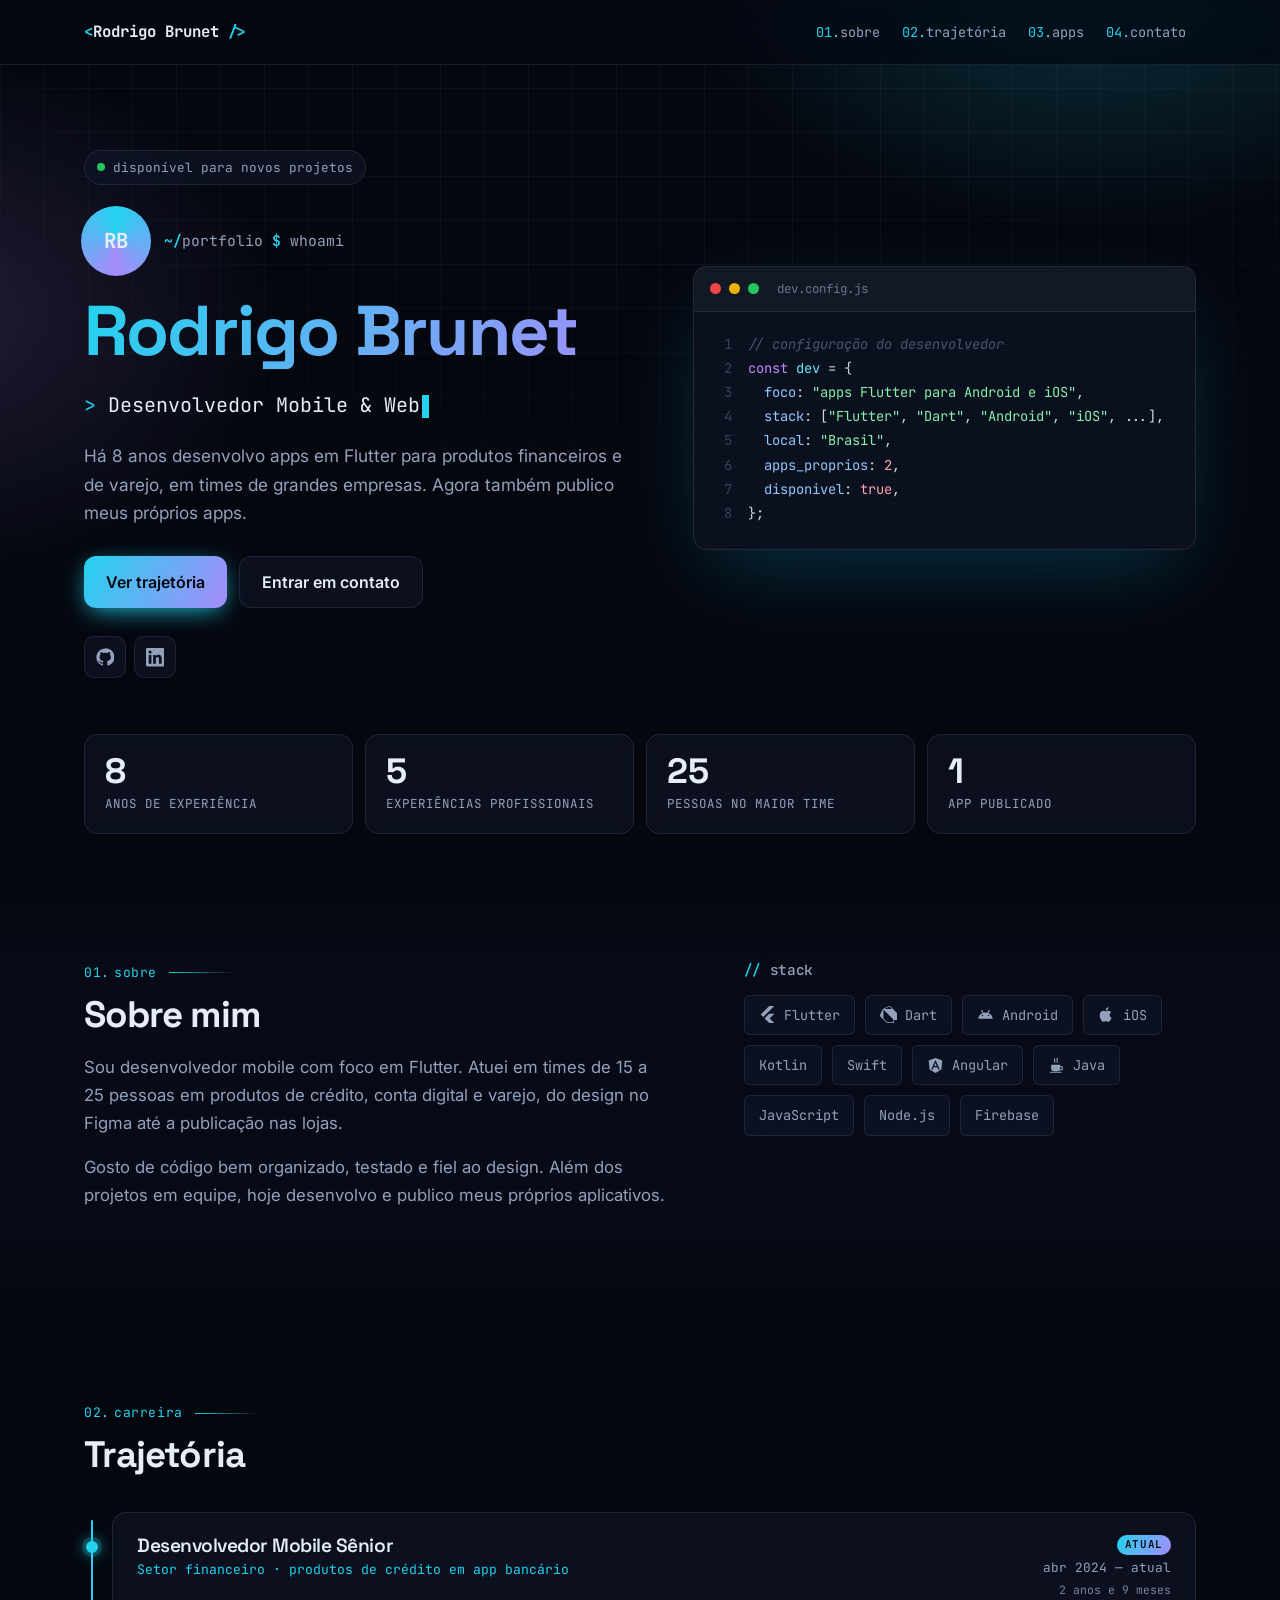
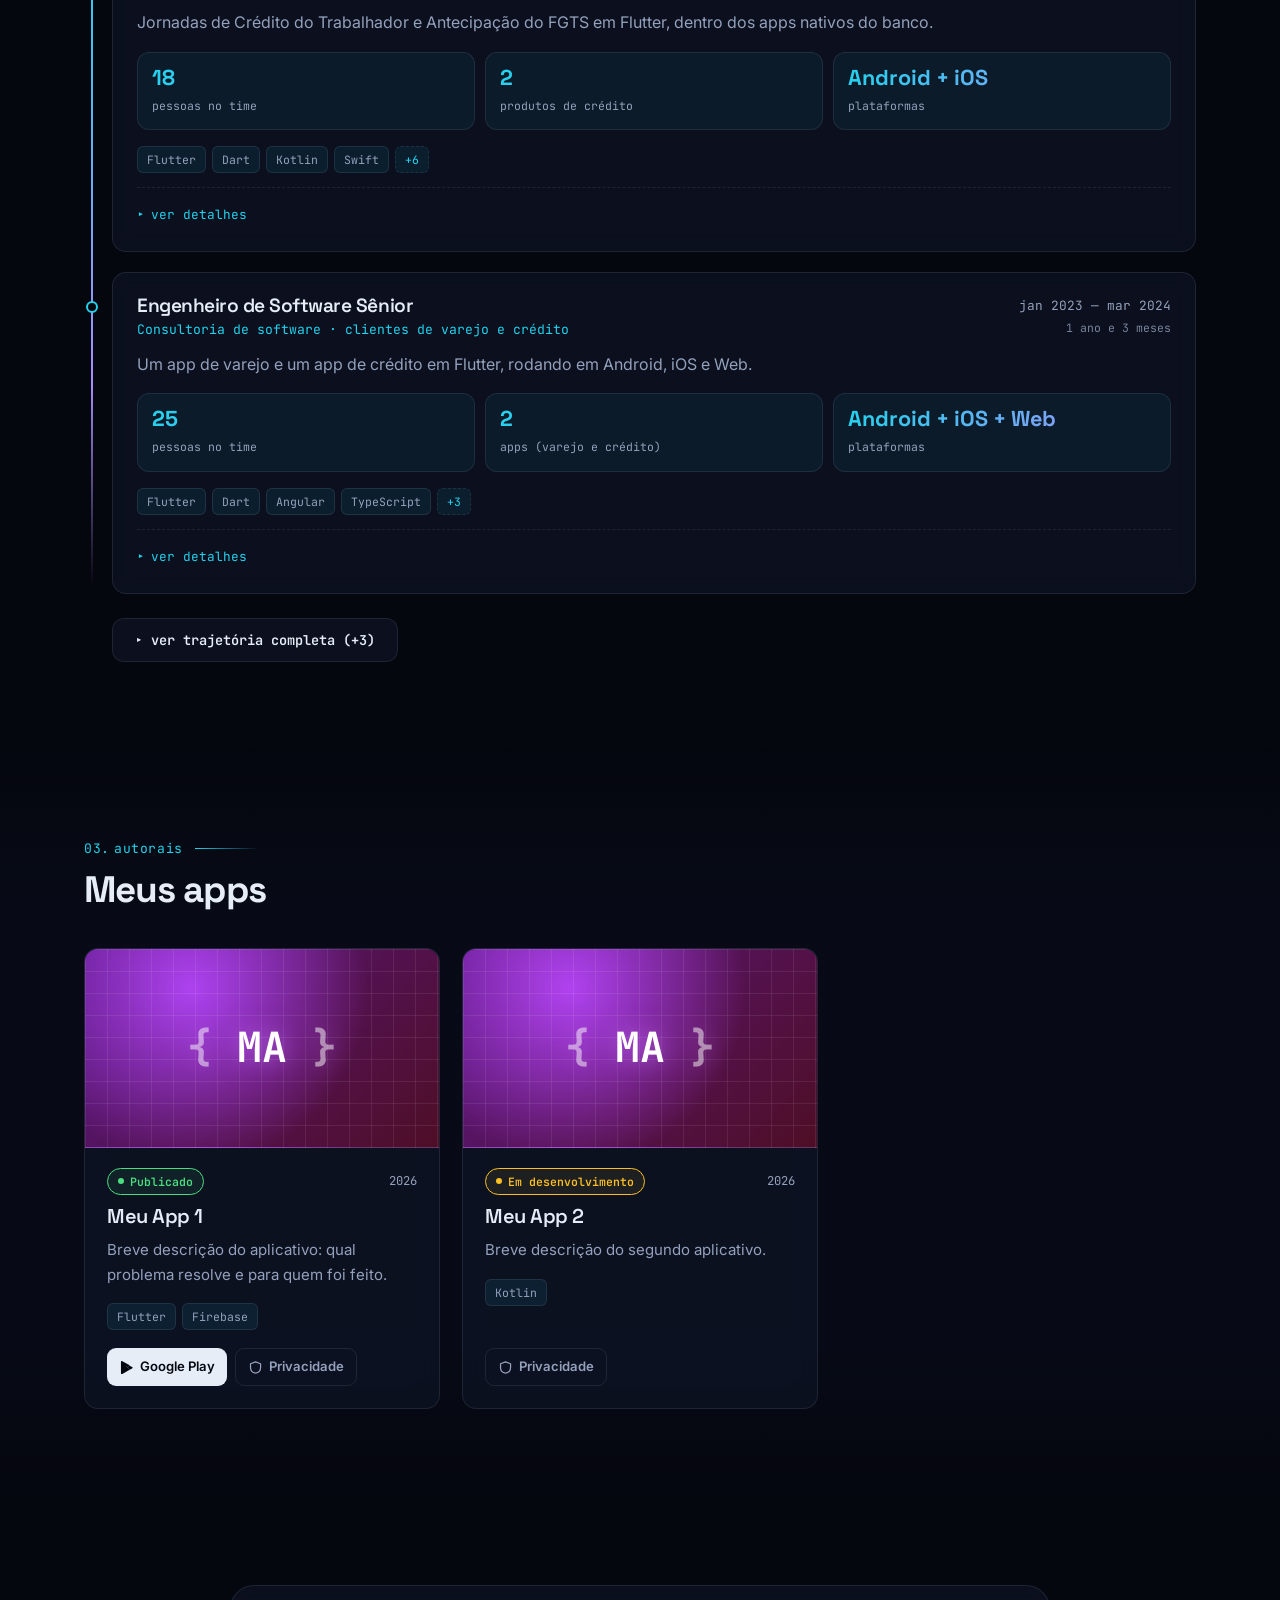
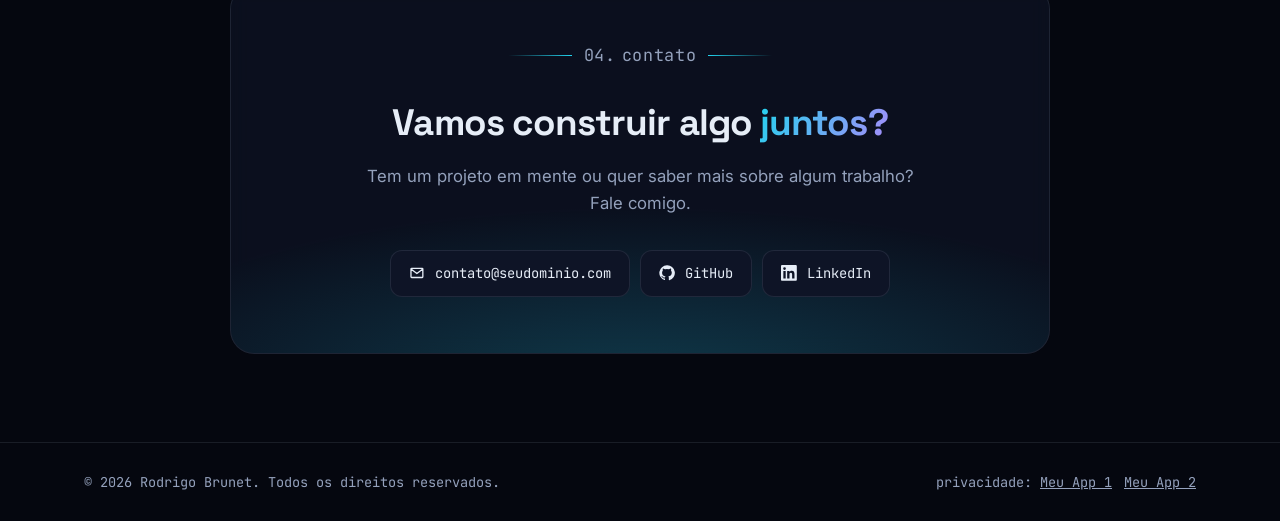
==== index.html @ 0eaec47b "portifolio primeira versao" ====
<!doctype html>
<html lang="pt-BR">
  <head>
    <meta charset="utf-8" />
    <meta name="viewport" content="width=device-width, initial-scale=1" />
    <meta name="color-scheme" content="dark" />
    <meta name="theme-color" content="#05070f" />
    <title>Portfólio</title>
    <meta
      name="description"
      content="Portfólio de projetos: aplicativos, sites e sistemas."
    />
    <link rel="icon" href="assets/img/favicon.svg" type="image/svg+xml" />
    <link rel="preconnect" href="https://fonts.googleapis.com" />
    <link rel="preconnect" href="https://fonts.gstatic.com" crossorigin />
    <link
      href="https://fonts.googleapis.com/css2?family=Inter:wght@400;500;600;700&family=JetBrains+Mono:wght@400;500;600;700&family=Space+Grotesk:wght@500;600;700&display=swap"
      rel="stylesheet"
    />
    <link rel="stylesheet" href="assets/css/style.css" />
  </head>
  <body>
    <header class="topo">
      <div class="container topo-conteudo">
        <a class="marca" href="#inicio" data-nome>Portfólio</a>
        <nav class="menu" aria-label="Principal">
          <a class="menu-opcional" href="#sobre"><span data-num></span>sobre</a>
          <a href="#trajetoria"><span data-num></span>trajetória</a>
          <a href="#projetos"><span data-num></span>projetos</a>
          <a href="#apps"><span data-num></span>apps</a>
          <a href="#contato"><span data-num></span>contato</a>
        </nav>
      </div>
    </header>

    <main>
      <section id="inicio" class="hero">
        <div class="container hero-conteudo">
          <div class="revelar">
            <p class="status">disponível para novos projetos</p>
            <div class="hero-identidade">
              <div id="hero-avatar" class="avatar"></div>
              <p class="prompt"><b>~/</b>portfolio <b>$</b> whoami</p>
            </div>
            <h1 id="hero-nome" class="texto-gradiente"></h1>
            <p class="cargo">
              <span id="hero-cargo"></span
              ><span class="cursor" aria-hidden="true"></span>
            </p>
            <p id="hero-bio" class="hero-bio"></p>
            <ul id="hero-stack" class="hero-stack" aria-label="Principais tecnologias"></ul>
            <div class="hero-acoes">
              <a class="botao" href="#trajetoria">Ver trajetória</a>
              <a class="botao botao-sec" href="#contato">Entrar em contato</a>
            </div>
            <div id="hero-redes" class="redes"></div>
          </div>

          <div class="terminal revelar" aria-hidden="true">
            <div class="terminal-barra">
              <i></i><i></i><i></i><span>dev.config.js</span>
            </div>
            <pre id="terminal-codigo"></pre>
          </div>
        </div>

        <div id="numeros" class="container numeros revelar"></div>
      </section>

      <section id="sobre" class="secao" data-numerada>
        <div class="container sobre">
          <div class="revelar">
            <p class="rotulo"><span data-num></span>sobre</p>
            <h2>Sobre mim</h2>
            <div id="sobre-texto" class="sobre-texto"></div>
          </div>
          <div class="revelar">
            <h3>stack</h3>
            <ul id="habilidades" class="tags tags-grandes"></ul>
          </div>
        </div>
      </section>

      <section id="trajetoria" class="secao" data-numerada>
        <div class="container">
          <div class="secao-cabecalho revelar">
            <div>
              <p class="rotulo"><span data-num></span>carreira</p>
              <h2>Trajetória</h2>
            </div>
          </div>
          <ol id="lista-trajetoria" class="trajetoria"></ol>
          <button id="btn-trajetoria" class="botao botao-sec btn-trajetoria" type="button"
            aria-expanded="false" aria-controls="lista-trajetoria" hidden></button>
        </div>
      </section>

      <section id="projetos" class="secao" data-numerada>
        <div class="container">
          <div class="secao-cabecalho revelar">
            <div>
              <p class="rotulo"><span data-num></span>em equipe</p>
              <h2>Projetos que participei</h2>
            </div>
            <div
              id="filtros"
              class="filtros"
              role="group"
              aria-label="Filtrar por categoria"
            ></div>
          </div>
          <div id="grade-projetos" class="grade"></div>
        </div>
      </section>

      <section id="apps" class="secao" data-numerada>
        <div class="container">
          <div class="secao-cabecalho revelar">
            <div>
              <p class="rotulo"><span data-num></span>autorais</p>
              <h2>Meus apps</h2>
            </div>
          </div>
          <div id="grade-apps" class="grade"></div>
        </div>
      </section>

      <section id="contato" class="secao" data-numerada>
        <div class="container">
          <div class="contato revelar">
            <p class="rotulo"><span data-num></span>contato</p>
            <h2>
              Vamos construir algo <span class="texto-gradiente">juntos?</span>
            </h2>
            <p>
              Tem um projeto em mente ou quer saber mais sobre algum trabalho?
              Fale comigo.
            </p>
            <div id="contato-links" class="contato-links"></div>
          </div>
        </div>
      </section>
    </main>

    <footer class="rodape">
      <div class="container rodape-conteudo">
        <p id="rodape-texto"></p>
        <div id="bloco-privacidade" class="rodape-privacidade">
          <span>privacidade:</span>
          <ul id="lista-privacidade"></ul>
        </div>
      </div>
    </footer>

    <script src="assets/js/dados.js"></script>
    <script src="assets/js/comum.js"></script>
    <script src="assets/js/main.js"></script>
  </body>
</html>
---- assets/css/style.css ----
/* ===== Tokens de cor (tema escuro único) ===== */
:root {
  --bg: #05070f;
  --bg-alt: #080c18;
  --superficie: rgb(16 22 40 / 0.6);
  --superficie-solida: #0e1426;
  --texto: #e6edf7;
  --texto-suave: #94a1bc;
  --borda: rgb(148 163 184 / 0.14);
  --grade: rgb(148 163 184 / 0.06);
  --primaria: #22d3ee;
  --secundaria: #a78bfa;
  --gradiente: linear-gradient(120deg, #22d3ee, #a78bfa);
  --brilho: rgb(34 211 238 / 0.22);
  --sobre-primaria: #05070f;
  --sombra: 0 1px 2px rgb(0 0 0 / 0.4), 0 12px 32px rgb(0 0 0 / 0.35);
  --term-bg: #0a0f1d;
  --term-texto: #cbd5e1;
  --raio: 14px;
  --mono: "JetBrains Mono", ui-monospace, "Cascadia Code", Consolas, monospace;
  --titulo: "Space Grotesk", "Inter", system-ui, sans-serif;
  color-scheme: dark;
}

/* ===== Base ===== */
*,
*::before,
*::after { box-sizing: border-box; }

html { scroll-behavior: smooth; scroll-padding-top: 80px; }

body {
  margin: 0;
  font-family: "Inter", system-ui, -apple-system, "Segoe UI", Roboto, sans-serif;
  background-color: var(--bg);
  color: var(--texto);
  line-height: 1.65;
  -webkit-font-smoothing: antialiased;
  overflow-x: hidden;
  position: relative;
}

/* Fundo: grade técnica + brilhos */
body::before {
  content: "";
  position: fixed; inset: 0; z-index: -2; pointer-events: none;
  background-image:
    linear-gradient(var(--grade) 1px, transparent 1px),
    linear-gradient(90deg, var(--grade) 1px, transparent 1px);
  background-size: 44px 44px;
  mask-image: radial-gradient(ellipse 90% 70% at 50% 0%, #000 40%, transparent 100%);
}
body::after {
  content: "";
  position: fixed; inset: 0; z-index: -1; pointer-events: none;
  background:
    radial-gradient(600px 400px at 85% -5%, var(--brilho), transparent 70%),
    radial-gradient(500px 380px at -5% 35%, color-mix(in srgb, var(--secundaria) 16%, transparent), transparent 70%);
}

img { max-width: 100%; display: block; }
a { color: var(--primaria); }
h1, h2, h3 { font-family: var(--titulo); line-height: 1.15; margin: 0 0 0.5em; letter-spacing: -0.025em; }
h2 { font-size: clamp(1.7rem, 3.4vw, 2.3rem); }
svg { width: 1.15em; height: 1.15em; flex-shrink: 0; }
::selection { background: var(--primaria); color: var(--sobre-primaria); }

.container { width: 100%; max-width: 1160px; margin: 0 auto; padding: 0 16px; }
@media (min-width: 640px) { .container { padding: 0 24px; } }

:focus-visible { outline: 2px solid var(--primaria); outline-offset: 3px; border-radius: 6px; }

.mono { font-family: var(--mono); }
.texto-gradiente { background: var(--gradiente); -webkit-background-clip: text; background-clip: text; color: transparent; }

/* ===== Topo ===== */
.topo {
  position: sticky; top: 0; z-index: 10;
  background: color-mix(in srgb, var(--bg) 70%, transparent);
  backdrop-filter: blur(14px) saturate(1.4);
  -webkit-backdrop-filter: blur(14px) saturate(1.4);
  border-bottom: 1px solid var(--borda);
}
.topo-conteudo { display: flex; align-items: center; justify-content: space-between; height: 64px; gap: 16px; }
.marca {
  display: block;
  font-family: var(--mono); font-weight: 700; color: var(--texto); text-decoration: none;
  font-size: 0.98rem; white-space: nowrap; overflow: hidden; text-overflow: ellipsis; min-width: 0;
}
.marca::before { content: "<"; color: var(--primaria); }
.marca::after { content: " />"; color: var(--primaria); white-space: pre; }

.menu { display: flex; align-items: center; gap: 2px; }
.menu a {
  font-family: var(--mono); color: var(--texto-suave); text-decoration: none;
  font-size: 0.85rem; padding: 8px 10px; border-radius: 8px;
}
.menu a span { color: var(--primaria); }
.menu a:hover { color: var(--texto); background: var(--superficie); }
@media (max-width: 560px) { .menu a span { display: none; } .menu a { padding: 8px 6px; font-size: 0.8rem; } }
.nome-curto, .nome-iniciais { display: none; }
@media (max-width: 560px) { .nome-completo { display: none; } .nome-curto { display: inline; } }
@media (max-width: 370px) { .nome-curto { display: none; } .nome-iniciais { display: inline; } .marca { flex-shrink: 0; } }
@media (max-width: 400px) { .marca { font-size: 0.88rem; } .menu a { padding: 8px 4px; font-size: 0.74rem; } }
/* Com 5 links, o "sobre" (logo abaixo do topo) sai do menu em telas estreitas. */
@media (max-width: 480px) { .menu-cheio .menu-opcional { display: none; } }


/* ===== Hero ===== */
.hero { padding: 72px 0 40px; }
.hero-conteudo { display: grid; grid-template-columns: minmax(0, 1fr); gap: 48px; align-items: center; }
@media (min-width: 960px) { .hero-conteudo { grid-template-columns: minmax(0, 1.1fr) minmax(0, 1fr); gap: 56px; } }

.status {
  display: inline-flex; align-items: center; gap: 8px;
  font-family: var(--mono); font-size: 0.8rem; color: var(--texto-suave);
  padding: 6px 12px; border: 1px solid var(--borda); border-radius: 999px;
  background: var(--superficie); margin-bottom: 24px;
}
.status::before {
  content: ""; width: 8px; height: 8px; border-radius: 50%;
  background: #22c55e; box-shadow: 0 0 0 0 rgb(34 197 94 / 0.6);
  animation: pulso 2s infinite;
}
@keyframes pulso {
  0% { box-shadow: 0 0 0 0 rgb(34 197 94 / 0.55); }
  70% { box-shadow: 0 0 0 8px rgb(34 197 94 / 0); }
  100% { box-shadow: 0 0 0 0 rgb(34 197 94 / 0); }
}

.hero-identidade { display: flex; align-items: center; gap: 16px; margin-bottom: 18px; }
.avatar {
  position: relative; flex-shrink: 0;
  width: 64px; height: 64px; border-radius: 50%;
  display: grid; place-items: center;
  font-family: var(--mono); font-weight: 700; font-size: 1.3rem; color: var(--texto);
  background: var(--superficie-solida);
  isolation: isolate;
}
.avatar::before {
  content: ""; position: absolute; inset: -3px; border-radius: 50%; z-index: -1;
  background: conic-gradient(from 0deg, var(--primaria), var(--secundaria), var(--primaria));
  animation: girar 6s linear infinite;
}
.avatar img { width: 100%; height: 100%; object-fit: cover; border-radius: 50%; }
@keyframes girar { to { transform: rotate(360deg); } }

.prompt { font-family: var(--mono); font-size: 0.92rem; color: var(--texto-suave); margin: 0; }
.prompt b { color: var(--primaria); font-weight: 600; }

.hero h1 { font-size: clamp(2.5rem, 7vw, 4.4rem); font-weight: 700; margin-bottom: 0.25em; }
.cargo {
  font-family: var(--mono); font-size: clamp(1rem, 2.4vw, 1.25rem);
  color: var(--texto); margin: 0 0 20px; min-height: 1.6em;
}
.cargo::before { content: "> "; color: var(--primaria); }
.cursor {
  display: inline-block; width: 0.6ch; height: 1.15em; margin-left: 2px;
  background: var(--primaria); vertical-align: text-bottom;
  animation: piscar 1s steps(1) infinite;
}
@keyframes piscar { 50% { opacity: 0; } }

.hero-bio { color: var(--texto-suave); font-size: 1.08rem; max-width: 56ch; margin: 0 0 28px; }
.hero-stack {
  list-style: none; margin: -8px 0 28px; padding: 0;
  display: flex; flex-wrap: wrap; gap: 8px;
}
.hero-stack li {
  display: inline-flex; align-items: center; gap: 7px;
  padding: 6px 12px 6px 10px; border-radius: 999px;
  font-family: var(--mono); font-size: 0.8rem; color: var(--texto-suave);
  border: 1px solid var(--borda); background: var(--superficie);
  transition: color 0.15s, border-color 0.15s, box-shadow 0.15s;
}
.hero-stack svg { width: 16px; height: 16px; flex: none; }
.hero-stack li:hover { color: var(--primaria); border-color: var(--primaria); box-shadow: 0 0 14px -4px var(--primaria); }
.hero-stack[hidden], .numeros[hidden] { display: none; }
.hero-acoes { display: flex; flex-wrap: wrap; gap: 12px; margin-bottom: 28px; }

.botao {
  position: relative;
  display: inline-flex; align-items: center; gap: 8px;
  padding: 12px 22px; border-radius: 12px;
  background: var(--gradiente); color: var(--sobre-primaria);
  font-weight: 600; text-decoration: none; border: 0;
  box-shadow: 0 6px 24px -6px var(--primaria);
  transition: transform 0.15s, box-shadow 0.2s;
}
.botao:hover { transform: translateY(-2px); box-shadow: 0 10px 32px -6px var(--primaria); }
.botao-sec {
  background: var(--superficie); color: var(--texto);
  border: 1px solid var(--borda); box-shadow: none;
}
.botao-sec:hover { border-color: var(--primaria); box-shadow: 0 0 0 4px var(--brilho); }

.redes { display: flex; gap: 8px; }
.icone-link {
  display: inline-grid; place-items: center; width: 42px; height: 42px;
  border-radius: 10px; color: var(--texto-suave); border: 1px solid var(--borda);
  background: var(--superficie); transition: all 0.15s;
}
.icone-link:hover { color: var(--primaria); border-color: var(--primaria); box-shadow: 0 0 18px -4px var(--primaria); }

/* ===== Terminal ===== */
.terminal {
  position: relative; min-width: 0;
  background: var(--term-bg); color: var(--term-texto);
  border-radius: var(--raio); overflow: hidden;
  border: 1px solid rgb(148 163 184 / 0.18);
  box-shadow: 0 30px 80px -20px rgb(8 145 178 / 0.35), 0 0 0 1px rgb(0 0 0 / 0.2);
}
.terminal::after {
  content: ""; position: absolute; inset: 0; pointer-events: none;
  background: repeating-linear-gradient(0deg, rgb(255 255 255 / 0.015) 0 1px, transparent 1px 3px);
}
.terminal-barra {
  display: flex; align-items: center; gap: 8px; padding: 12px 16px;
  background: rgb(255 255 255 / 0.03); border-bottom: 1px solid rgb(148 163 184 / 0.12);
}
.terminal-barra i { width: 11px; height: 11px; border-radius: 50%; background: #ef4444; }
.terminal-barra i:nth-child(2) { background: #eab308; }
.terminal-barra i:nth-child(3) { background: #22c55e; }
.terminal-barra span { margin-left: 10px; font-family: var(--mono); font-size: 0.78rem; color: #64748b; }
.terminal pre {
  margin: 0; padding: 20px 22px 24px; overflow-x: auto;
  font-family: var(--mono); font-size: 0.86rem; line-height: 1.75;
}
.terminal .ln { display: inline-block; width: 2ch; margin-right: 16px; color: #334155; text-align: right; user-select: none; }
.tk-k { color: #c084fc; }
.tk-v { color: #67e8f9; }
.tk-p { color: #93c5fd; }
.tk-s { color: #86efac; }
.tk-b { color: #fda4af; }
.tk-c { color: #475569; font-style: italic; }

/* ===== Números ===== */
.numeros {
  display: grid; grid-template-columns: repeat(auto-fit, minmax(min(100%, 200px), 1fr)); gap: 12px;
  margin-top: 56px;
}
.numero {
  padding: 18px 20px; border-radius: var(--raio);
  border: 1px solid var(--borda); background: var(--superficie);
  backdrop-filter: blur(8px);
}
.numero strong { display: block; font-family: var(--titulo); font-size: 2.2rem; font-weight: 700; line-height: 1; }
.numero span { font-family: var(--mono); color: var(--texto-suave); font-size: 0.78rem; text-transform: uppercase; letter-spacing: 0.08em; }
@media (max-width: 560px) {
  .numeros { grid-template-columns: repeat(2, minmax(0, 1fr)); }
  .numero { padding: 14px 12px; }
  .numero strong { font-size: 1.7rem; }
  .numero span { font-size: 0.66rem; letter-spacing: 0.04em; }
  .marca::after { content: ""; }
}

/* ===== Seções ===== */
.secao { padding: 88px 0; }
.secao-alt { background: linear-gradient(180deg, transparent, color-mix(in srgb, var(--bg-alt) 80%, transparent) 20%, color-mix(in srgb, var(--bg-alt) 80%, transparent) 80%, transparent); }
.secao-cabecalho { display: flex; flex-wrap: wrap; align-items: flex-end; justify-content: space-between; gap: 20px; margin-bottom: 36px; }
.secao-cabecalho h2 { margin: 0; }

.rotulo {
  display: flex; align-items: center; gap: 12px;
  font-family: var(--mono); font-size: 0.82rem; color: var(--primaria);
  margin: 0 0 10px; letter-spacing: 0.04em;
}
.rotulo [data-num] { margin-right: calc(0.6ch - 12px); }
.rotulo [data-num]:empty { display: none; }
.rotulo::after { content: ""; height: 1px; width: 64px; background: linear-gradient(90deg, var(--primaria), transparent); }

.filtros { display: flex; flex-wrap: wrap; gap: 6px; padding: 4px; border: 1px solid var(--borda); border-radius: 12px; background: var(--superficie); }
.filtro {
  font-family: var(--mono); font-size: 0.8rem;
  padding: 7px 14px; border-radius: 8px; cursor: pointer;
  border: 0; background: transparent; color: var(--texto-suave);
}
.filtro:hover { color: var(--texto); }
.filtro[aria-pressed="true"] { background: var(--gradiente); color: var(--sobre-primaria); font-weight: 600; }

/* ===== Cards ===== */
.grade { display: grid; gap: 22px; grid-template-columns: repeat(auto-fill, minmax(min(100%, 330px), 1fr)); }

.card {
  position: relative;
  display: flex; flex-direction: column;
  background: var(--superficie); border: 1px solid var(--borda);
  border-radius: var(--raio); overflow: hidden;
  backdrop-filter: blur(10px);
  transition: transform 0.25s, box-shadow 0.25s, border-color 0.25s;
}
.card::before {
  content: ""; position: absolute; inset: 0; border-radius: inherit; padding: 1px; pointer-events: none;
  background: var(--gradiente); opacity: 0; transition: opacity 0.25s;
  -webkit-mask: linear-gradient(#000 0 0) content-box, linear-gradient(#000 0 0);
  -webkit-mask-composite: xor; mask-composite: exclude;
}
.card:hover { transform: translateY(-4px); box-shadow: 0 20px 50px -20px var(--primaria); border-color: transparent; }
.card:hover::before { opacity: 1; }

.card-capa { position: relative; aspect-ratio: 16 / 9; background: var(--bg-alt); display: grid; place-items: center; overflow: hidden; border-bottom: 1px solid var(--borda); }
.card-capa img { width: 100%; height: 100%; object-fit: cover; transition: transform 0.4s; }
.card:hover .card-capa img { transform: scale(1.04); }
.capa-gerada {
  background:
    linear-gradient(rgb(255 255 255 / 0.08) 1px, transparent 1px) 0 0 / 22px 22px,
    linear-gradient(90deg, rgb(255 255 255 / 0.08) 1px, transparent 1px) 0 0 / 22px 22px,
    radial-gradient(circle at 30% 20%, hsl(var(--matiz) 85% 60%), transparent 60%),
    linear-gradient(135deg, hsl(var(--matiz) 70% 30%), hsl(calc(var(--matiz) + 60) 70% 18%));
}
.capa-iniciais {
  font-family: var(--mono); color: #fff; font-size: 2.6rem; font-weight: 700;
  text-shadow: 0 0 24px hsl(var(--matiz) 90% 70% / 0.8);
}
.capa-iniciais::before { content: "{ "; opacity: 0.5; }
.capa-iniciais::after { content: " }"; opacity: 0.5; }

.card-corpo { padding: 20px 22px 22px; display: flex; flex-direction: column; flex: 1; }
.card-meta { display: flex; align-items: center; justify-content: space-between; margin-bottom: 10px; font-family: var(--mono); }
.badge { font-size: 0.74rem; font-weight: 600; color: var(--primaria); }
.badge::before { content: "#"; opacity: 0.6; }
.ano { font-size: 0.76rem; color: var(--texto-suave); }
.card h3 { font-size: 1.25rem; font-weight: 600; }
.card p { color: var(--texto-suave); margin: 0 0 16px; font-size: 0.94rem; }

.tags { list-style: none; padding: 0; margin: 0 0 18px; display: flex; flex-wrap: wrap; gap: 6px; }
.tags li {
  font-family: var(--mono); font-size: 0.72rem; padding: 3px 9px; border-radius: 6px;
  background: color-mix(in srgb, var(--primaria) 8%, transparent);
  color: var(--texto-suave); border: 1px solid var(--borda);
}
.tags-grandes { gap: 10px; }
.tags-grandes li {
  display: inline-flex; align-items: center; gap: 8px;
  font-size: 0.85rem; padding: 8px 14px; background: var(--superficie); transition: all 0.15s;
}
.tags-grandes svg { width: 17px; height: 17px; flex: none; }
.tags-grandes li:hover { color: var(--primaria); border-color: var(--primaria); box-shadow: 0 0 16px -4px var(--primaria); }

.card-links { display: flex; flex-wrap: wrap; gap: 8px; margin-top: auto; }
.chip-link {
  display: inline-flex; align-items: center; gap: 6px;
  font-size: 0.82rem; font-weight: 600; text-decoration: none;
  padding: 7px 12px; border-radius: 9px;
  background: var(--texto); color: var(--bg);
  transition: all 0.15s;
}
.chip-link:hover { background: var(--primaria); color: var(--sobre-primaria); }
.chip-sutil { background: transparent; color: var(--texto-suave); border: 1px solid var(--borda); }
.chip-sutil:hover { background: transparent; color: var(--primaria); border-color: var(--primaria); }

.vazio { font-family: var(--mono); color: var(--texto-suave); }

/* ===== Campos extras dos cards ===== */
.card .card-empresa { font-family: var(--mono); font-size: 0.8rem; color: var(--primaria); margin: -4px 0 12px; }
.card-papel {
  font-size: 0.9rem; color: var(--texto); margin: 0 0 12px;
  padding: 10px 12px; border-radius: 10px;
  background: color-mix(in srgb, var(--primaria) 7%, transparent);
  border-left: 2px solid var(--primaria);
}
.card-papel span {
  display: block; font-family: var(--mono); font-size: 0.7rem; color: var(--primaria);
  text-transform: uppercase; letter-spacing: 0.08em; margin-bottom: 2px;
}
.card-resultado { border-left-color: var(--secundaria); background: color-mix(in srgb, var(--secundaria) 7%, transparent); }
.card-resultado span { color: var(--secundaria); }
.selos { display: flex; flex-wrap: wrap; gap: 6px; margin: 0 0 12px; }
.selo {
  font-family: var(--mono); font-size: 0.7rem; padding: 2px 8px; border-radius: 999px;
  border: 1px dashed var(--borda); color: var(--texto-suave);
}

.status-app {
  display: inline-flex; align-items: center; gap: 6px;
  font-family: var(--mono); font-size: 0.72rem; font-weight: 600;
  padding: 3px 10px; border-radius: 999px; border: 1px solid currentColor;
}
.status-app::before { content: ""; width: 6px; height: 6px; border-radius: 50%; background: currentColor; }
.st-publicado { color: #4ade80; background: rgb(74 222 128 / 0.08); }
.st-dev { color: #fbbf24; background: rgb(251 191 36 / 0.08); }
.st-breve { color: var(--secundaria); background: color-mix(in srgb, var(--secundaria) 8%, transparent); }
.st-publicado::before { animation: pulso 2s infinite; }

/* ===== Trajetória (linha do tempo) ===== */
.trajetoria { list-style: none; margin: 0; padding: 0 0 0 28px; position: relative; display: grid; gap: 20px; }
.trajetoria::before {
  content: ""; position: absolute; left: 7px; top: 8px; bottom: 8px; width: 2px;
  background: linear-gradient(180deg, var(--primaria), var(--secundaria) 70%, transparent);
  border-radius: 2px;
}
.exp {
  position: relative;
  padding: 22px 24px; border-radius: var(--raio);
  border: 1px solid var(--borda); background: var(--superficie);
  backdrop-filter: blur(10px);
}
.exp::before {
  content: ""; position: absolute; left: -27px; top: 28px;
  width: 12px; height: 12px; border-radius: 50%;
  background: var(--bg); border: 2px solid var(--primaria);
}
.exp-atual::before { background: var(--primaria); box-shadow: 0 0 0 4px var(--brilho), 0 0 16px var(--primaria); }
.exp-cabecalho { display: flex; flex-wrap: wrap; justify-content: space-between; gap: 8px 24px; margin-bottom: 10px; }
.exp h3 { font-size: 1.2rem; font-weight: 600; margin: 0 0 2px; }
.exp-contexto { margin: 0; font-family: var(--mono); font-size: 0.82rem; color: var(--primaria); }
.exp-bloco { margin: 0 0 14px; }
.exp-bloco > span {
  display: block; font-family: var(--mono); font-size: 0.7rem; color: var(--primaria);
  text-transform: uppercase; letter-spacing: 0.08em; margin-bottom: 6px;
}
.exp-periodo {
  margin: 0; font-family: var(--mono); font-size: 0.8rem; color: var(--texto-suave);
  text-align: right; display: flex; flex-direction: column; align-items: flex-end; gap: 2px;
}
.exp-duracao { font-size: 0.72rem; opacity: 0.8; }
.selo-atual {
  font-size: 0.68rem; font-weight: 600; color: var(--sobre-primaria); background: var(--gradiente);
  padding: 1px 8px; border-radius: 999px; text-transform: uppercase; letter-spacing: 0.06em;
}
.exp-resumo { color: var(--texto-suave); margin: 0 0 16px; }

.exp-destaques { display: flex; flex-wrap: wrap; gap: 10px; margin: 0 0 16px; }
.exp-destaques div {
  flex: 1 1 120px; padding: 12px 14px; border-radius: 12px;
  border: 1px solid var(--borda);
  background: color-mix(in srgb, var(--primaria) 6%, transparent);
}
.exp-destaques strong {
  display: block; font-family: var(--titulo); font-size: 1.35rem; font-weight: 700; line-height: 1.2;
  background: var(--gradiente); -webkit-background-clip: text; background-clip: text; color: transparent;
}
.exp-destaques span { font-family: var(--mono); font-size: 0.72rem; color: var(--texto-suave); }

.tags .tag-mais { color: var(--primaria); border-style: dashed; cursor: help; }

.exp-detalhes { margin-top: 14px; border-top: 1px dashed var(--borda); padding-top: 12px; }
.exp-detalhes summary {
  display: inline-flex; align-items: center; gap: 6px; cursor: pointer; list-style: none;
  font-family: var(--mono); font-size: 0.8rem; color: var(--primaria);
  padding: 4px 0; user-select: none;
}
.exp-detalhes summary::-webkit-details-marker { display: none; }
.exp-detalhes summary::before { content: "▸"; transition: transform 0.2s; }
.exp-detalhes[open] summary::before { transform: rotate(90deg); }
.exp-detalhes summary:hover { text-decoration: underline; }
.exp-detalhes[open] summary { margin-bottom: 12px; }
.exp-detalhes .exp-bloco:last-child { margin-bottom: 0; }
.exp-atividades { margin: 0; padding-left: 1.1em; color: var(--texto-suave); font-size: 0.95rem; }
.exp-atividades li { margin-bottom: 4px; }
.exp-atividades li::marker { content: "▹  "; color: var(--primaria); }
.exp .tags { margin-bottom: 0; }
.exp h3:focus { outline: none; }
.btn-trajetoria {
  margin: 24px 0 0 28px; cursor: pointer;
  font-family: var(--mono); font-size: 0.85rem;
}
.btn-trajetoria::before { content: "▸"; transition: transform 0.2s; }
.btn-trajetoria[aria-expanded="true"]::before { transform: rotate(-90deg); }
.btn-trajetoria[hidden] { display: none; }
@media (max-width: 560px) {
  .btn-trajetoria { margin-left: 22px; }
  .trajetoria { padding-left: 22px; }
  .trajetoria::before { left: 4px; }
  .exp { padding: 18px; }
  .exp::before { left: -24px; }
  .exp-periodo { text-align: left; align-items: flex-start; }
}

/* ===== Sobre ===== */
.sobre { display: grid; gap: 40px; }
@media (min-width: 900px) { .sobre { grid-template-columns: 1.3fr 1fr; gap: 72px; } }
.sobre-texto p { color: var(--texto-suave); font-size: 1.05rem; }
.sobre h3 { font-family: var(--mono); font-size: 0.9rem; font-weight: 500; color: var(--texto-suave); margin-bottom: 16px; }
.sobre h3::before { content: "// "; color: var(--primaria); }

/* ===== Contato ===== */
.contato {
  text-align: center; max-width: 820px; margin: 0 auto;
  padding: 56px 24px; border-radius: 24px;
  border: 1px solid var(--borda); background: var(--superficie);
  backdrop-filter: blur(10px);
  position: relative; overflow: hidden; isolation: isolate;
}
.contato::before {
  content: ""; position: absolute; inset: auto -20% -60% -20%; height: 100%; z-index: -1;
  background: radial-gradient(closest-side, var(--brilho), transparent);
}
.contato .rotulo { justify-content: center; }
.contato .rotulo::before { content: ""; height: 1px; width: 64px; background: linear-gradient(270deg, var(--primaria), transparent); }
.contato > p { color: var(--texto-suave); font-size: 1.05rem; margin: 0 auto 32px; max-width: 52ch; }
.contato-links { display: flex; flex-wrap: wrap; justify-content: center; gap: 10px; }
.contato-item {
  display: inline-flex; align-items: center; gap: 10px;
  padding: 11px 18px; border-radius: 12px; text-decoration: none;
  background: var(--superficie-solida); border: 1px solid var(--borda); color: var(--texto);
  font-family: var(--mono); font-size: 0.86rem;
  max-width: 100%; overflow-wrap: anywhere; transition: all 0.15s;
}
.contato-item:hover { border-color: var(--primaria); color: var(--primaria); box-shadow: 0 0 0 4px var(--brilho); }

/* ===== Rodapé ===== */
.rodape { border-top: 1px solid var(--borda); padding: 28px 0; color: var(--texto-suave); font-size: 0.85rem; font-family: var(--mono); }
.rodape-conteudo { display: flex; flex-wrap: wrap; justify-content: space-between; align-items: center; gap: 12px; }
.rodape p { margin: 0; }
.rodape-privacidade { display: flex; flex-wrap: wrap; gap: 8px; align-items: center; }
.rodape-privacidade ul { list-style: none; display: flex; flex-wrap: wrap; gap: 4px 12px; margin: 0; padding: 0; }
.rodape a { color: var(--texto-suave); }
.rodape a:hover { color: var(--primaria); }

/* ===== Página de política (documento) ===== */
.documento {
  max-width: 820px; padding-top: 40px; padding-bottom: 40px;
}
.documento > * { position: relative; }
.documento .sobretitulo { font-family: var(--mono); color: var(--primaria); font-size: 0.82rem; margin: 0 0 10px; }
.documento .sobretitulo::before { content: "// "; }
.documento h1 { font-size: clamp(2rem, 5vw, 2.8rem); font-weight: 700; }
.documento h2 { font-size: 1.3rem; margin-top: 2.2em; font-weight: 600; }
.documento h2::before { content: "# "; font-family: var(--mono); color: var(--primaria); opacity: 0.7; }
.documento p, .documento li { color: var(--texto-suave); }
.documento strong { color: var(--texto); }
.documento ul { padding-left: 1.2em; }
.documento li { margin-bottom: 4px; }
.documento li::marker { color: var(--primaria); }
.atualizado { font-family: var(--mono); font-size: 0.82rem; border-bottom: 1px solid var(--borda); padding-bottom: 20px; margin-bottom: 24px; }
.destaque-exclusao {
  margin-top: 2.2em; padding: 4px 24px 14px;
  border: 1px solid var(--borda); border-left: 3px solid var(--primaria);
  border-radius: 12px; background: var(--superficie); backdrop-filter: blur(8px);
}
.destaque-exclusao h2 { margin-top: 1em; }
.lista-apps { list-style: none; padding: 0 !important; display: grid; gap: 10px; }
.lista-apps a {
  display: block; padding: 14px 18px; border-radius: 12px; text-decoration: none; font-weight: 600;
  background: var(--superficie); border: 1px solid var(--borda); color: var(--texto);
}
.lista-apps a::before { content: "→ "; font-family: var(--mono); color: var(--primaria); }
.lista-apps a:hover { border-color: var(--primaria); color: var(--primaria); box-shadow: 0 0 0 4px var(--brilho); }

/* ===== Animação de entrada ===== */
.revelar { opacity: 0; transform: translateY(18px); transition: opacity 0.6s ease, transform 0.6s ease; }
.revelar.visivel { opacity: 1; transform: none; }

@media (prefers-reduced-motion: reduce) {
  html { scroll-behavior: auto; }
  *, *::before, *::after { animation: none !important; transition: none !important; }
  .revelar { opacity: 1; transform: none; }
}
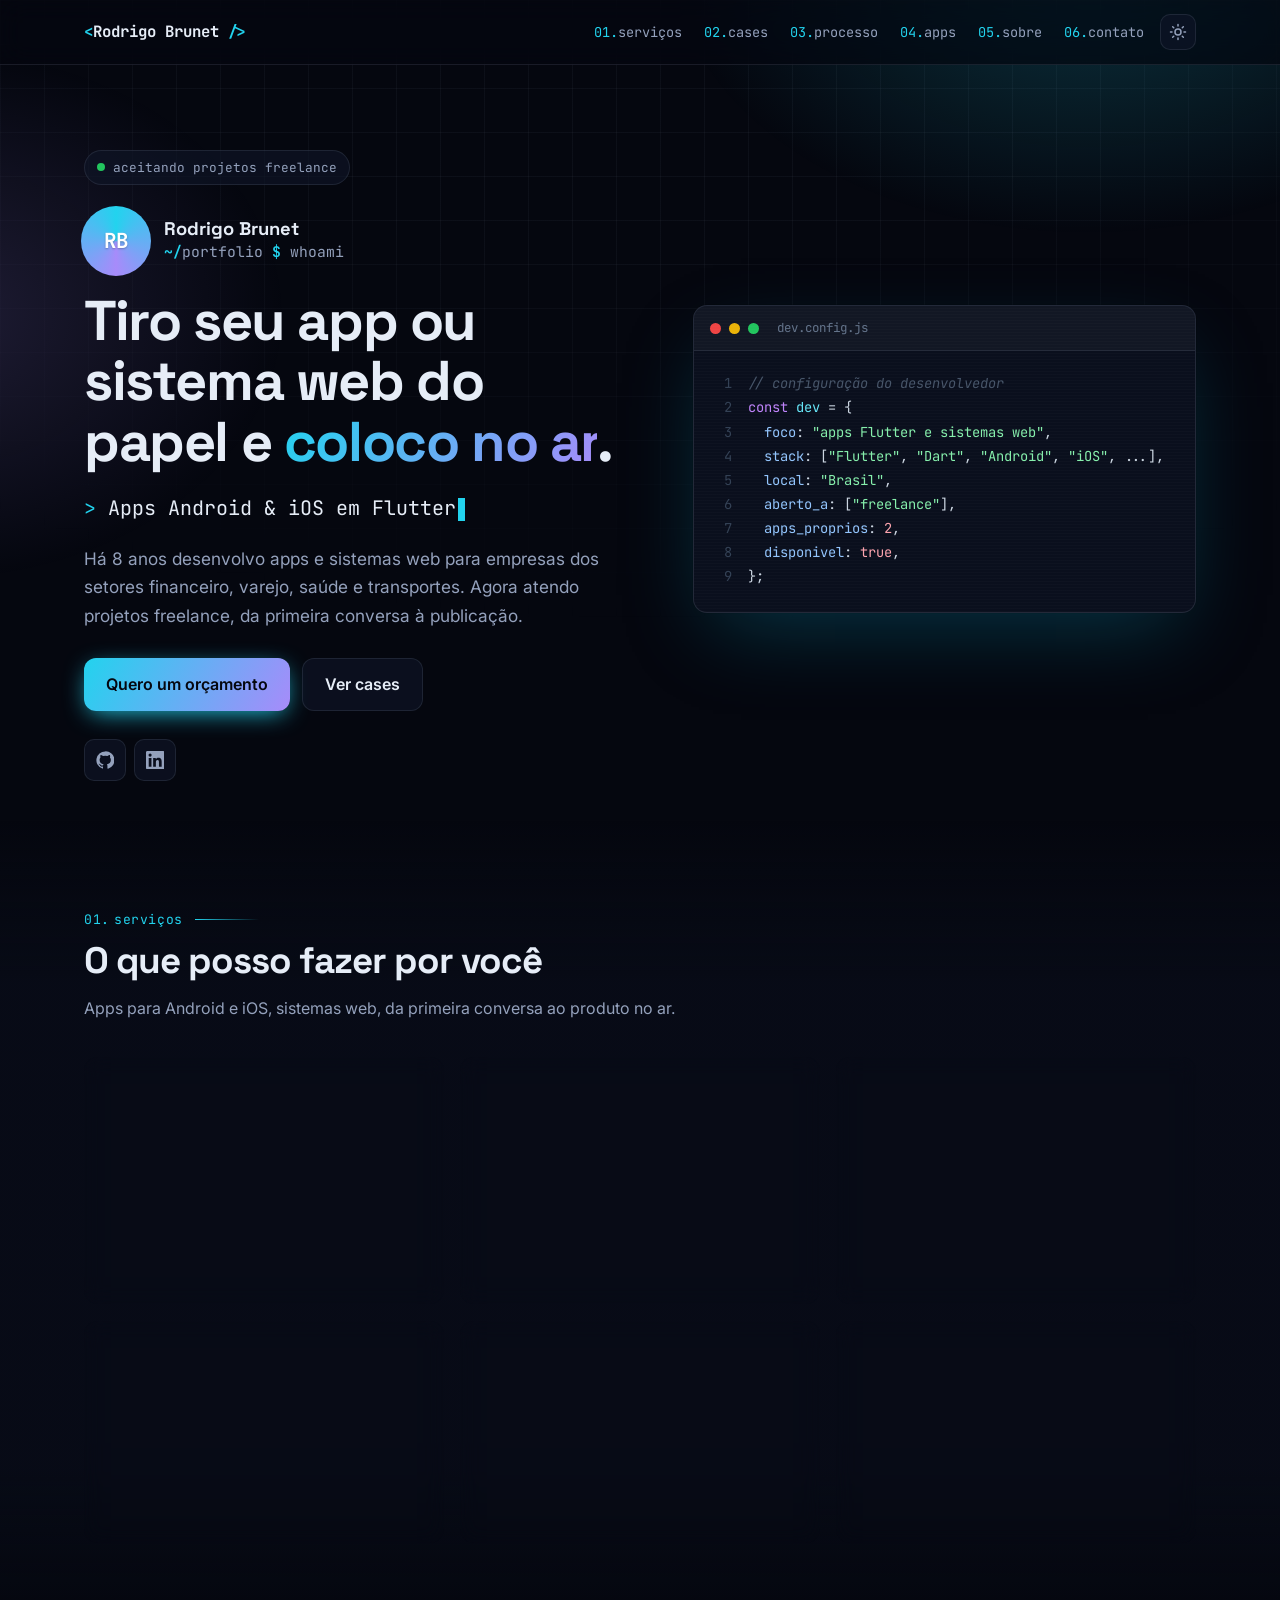
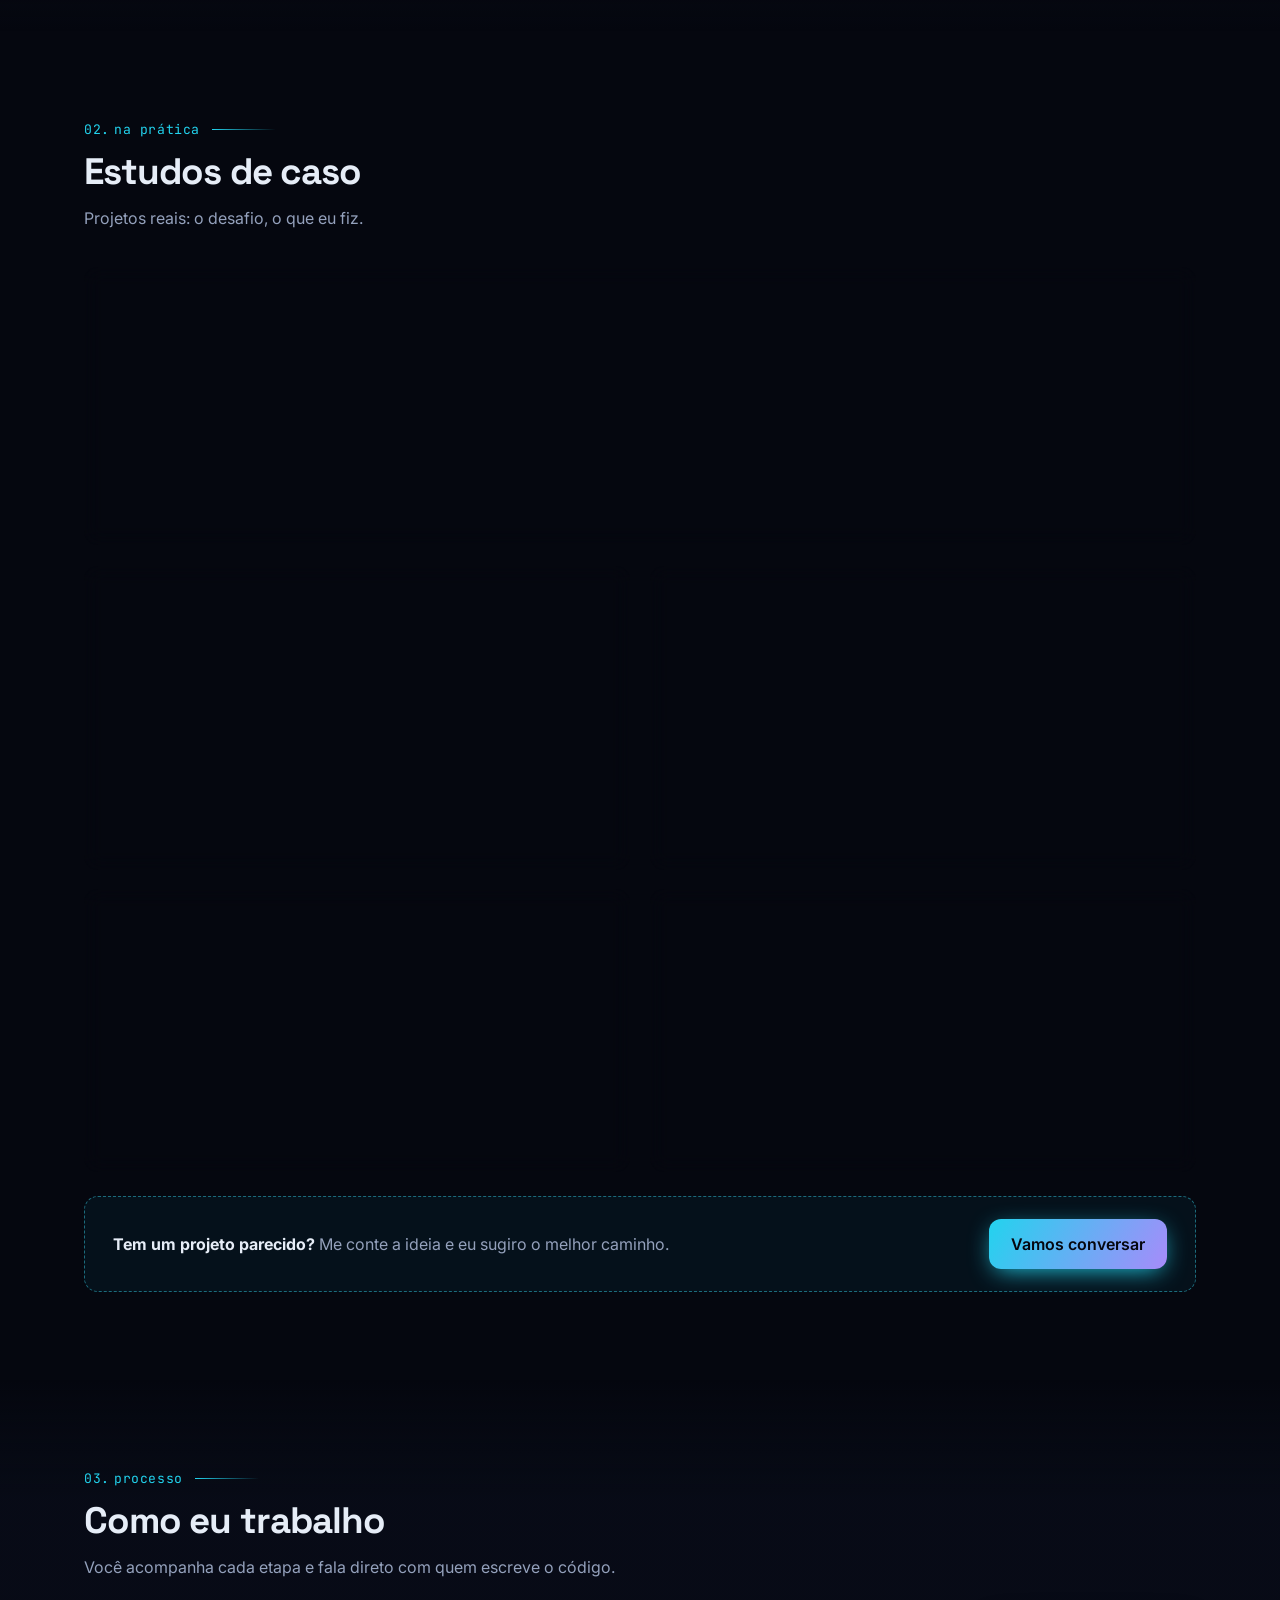
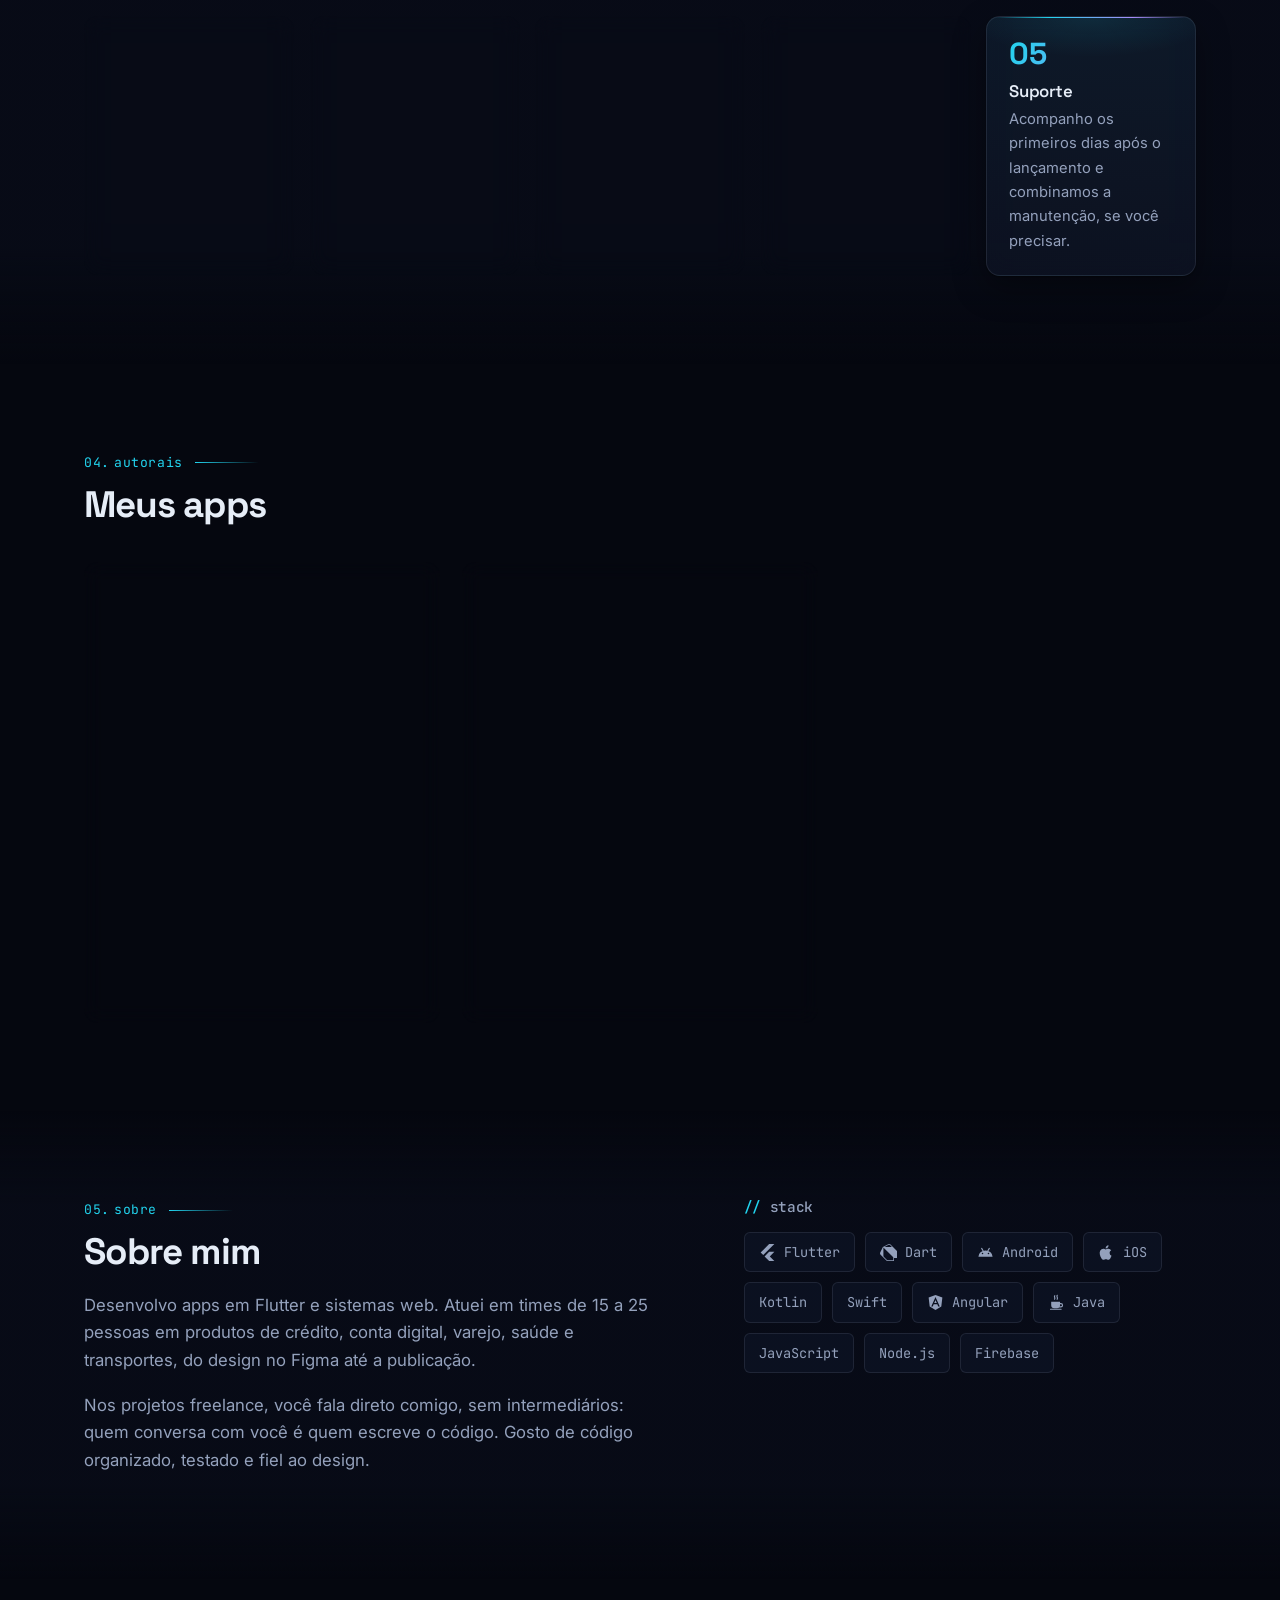
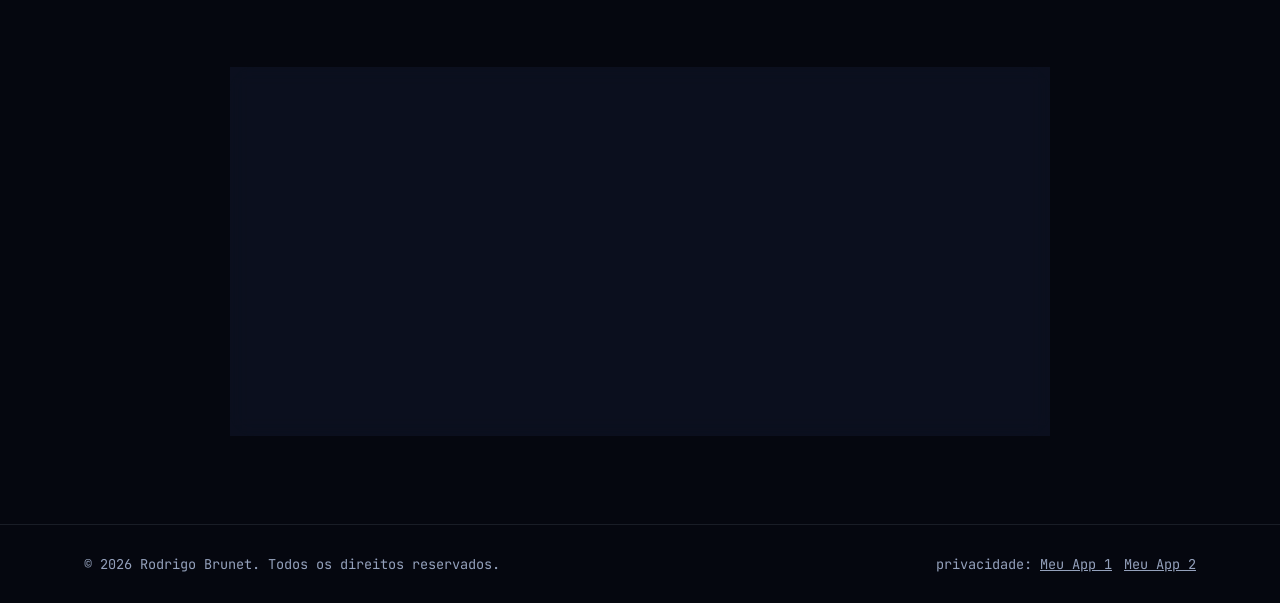
==== commit 2e5bda9a: "versao 2" ====
--- a/index.html
+++ b/index.html
@@ -8,7 +8,7 @@
     <title>Portfólio</title>
     <meta
       name="description"
-      content="Portfólio de projetos: aplicativos, sites e sistemas."
+      content="Desenvolvimento de apps Android e iOS em Flutter e sistemas web sob medida, da ideia à publicação."
     />
     <link rel="icon" href="assets/img/favicon.svg" type="image/svg+xml" />
     <link rel="preconnect" href="https://fonts.googleapis.com" />
@@ -24,10 +24,14 @@
       <div class="container topo-conteudo">
         <a class="marca" href="#inicio" data-nome>Portfólio</a>
         <nav class="menu" aria-label="Principal">
-          <a class="menu-opcional" href="#sobre"><span data-num></span>sobre</a>
-          <a href="#trajetoria"><span data-num></span>trajetória</a>
+          <a href="#servicos"><span data-num></span>serviços</a>
+          <a href="#cases"><span data-num></span>cases</a>
+          <a class="menu-opcional" href="#processo"
+            ><span data-num></span>processo</a
+          >
           <a href="#projetos"><span data-num></span>projetos</a>
           <a href="#apps"><span data-num></span>apps</a>
+          <a class="menu-opcional" href="#sobre"><span data-num></span>sobre</a>
           <a href="#contato"><span data-num></span>contato</a>
         </nav>
       </div>
@@ -37,21 +41,30 @@
       <section id="inicio" class="hero">
         <div class="container hero-conteudo">
           <div class="revelar">
-            <p class="status">disponível para novos projetos</p>
+            <p class="status"></p>
             <div class="hero-identidade">
               <div id="hero-avatar" class="avatar"></div>
-              <p class="prompt"><b>~/</b>portfolio <b>$</b> whoami</p>
-            </div>
-            <h1 id="hero-nome" class="texto-gradiente"></h1>
+              <div>
+                <p id="hero-nome" class="hero-nome"></p>
+                <p class="prompt"><b>~/</b>portfolio <b>$</b> whoami</p>
+              </div>
+            </div>
+            <h1 id="hero-titulo" class="hero-titulo"></h1>
             <p class="cargo">
               <span id="hero-cargo"></span
               ><span class="cursor" aria-hidden="true"></span>
             </p>
             <p id="hero-bio" class="hero-bio"></p>
-            <ul id="hero-stack" class="hero-stack" aria-label="Principais tecnologias"></ul>
+            <ul
+              id="hero-stack"
+              class="hero-stack"
+              aria-label="Principais tecnologias"
+            ></ul>
             <div class="hero-acoes">
-              <a class="botao" href="#trajetoria">Ver trajetória</a>
-              <a class="botao botao-sec" href="#contato">Entrar em contato</a>
+              <a class="botao" data-orcamento href="#contato"
+                >Quero um orçamento</a
+              >
+              <a class="botao botao-sec" href="#cases">Ver cases</a>
             </div>
             <div id="hero-redes" class="redes"></div>
           </div>
@@ -63,8 +76,90 @@
             <pre id="terminal-codigo"></pre>
           </div>
         </div>
-
-        <div id="numeros" class="container numeros revelar"></div>
+      </section>
+
+      <section id="servicos" class="secao" data-numerada>
+        <div class="container">
+          <div class="secao-cabecalho revelar">
+            <div>
+              <p class="rotulo"><span data-num></span>serviços</p>
+              <h2>O que posso fazer por você</h2>
+              <p class="secao-intro">
+                Apps para Android e iOS, sistemas web, da primeira conversa ao
+                produto no ar.
+              </p>
+            </div>
+          </div>
+          <div id="lista-servicos" class="servicos"></div>
+        </div>
+      </section>
+
+      <section id="cases" class="secao" data-numerada>
+        <div class="container">
+          <div class="secao-cabecalho revelar">
+            <div>
+              <p class="rotulo"><span data-num></span>na prática</p>
+              <h2>Estudos de caso</h2>
+              <p class="secao-intro">
+                Projetos reais: o desafio, o que eu fiz.
+              </p>
+            </div>
+          </div>
+          <div id="lista-casos" class="casos"></div>
+          <div class="chamada revelar">
+            <p>
+              <strong>Tem um projeto parecido?</strong> Me conte a ideia e eu
+              sugiro o melhor caminho.
+            </p>
+            <a class="botao" data-orcamento href="#contato">Vamos conversar</a>
+          </div>
+        </div>
+      </section>
+
+      <section id="processo" class="secao" data-numerada>
+        <div class="container">
+          <div class="secao-cabecalho revelar">
+            <div>
+              <p class="rotulo"><span data-num></span>processo</p>
+              <h2>Como eu trabalho</h2>
+              <p class="secao-intro">
+                Você acompanha cada etapa e fala direto com quem escreve o
+                código.
+              </p>
+            </div>
+          </div>
+          <ol id="lista-processo" class="processo"></ol>
+        </div>
+      </section>
+
+      <section id="projetos" class="secao" data-numerada>
+        <div class="container">
+          <div class="secao-cabecalho revelar">
+            <div>
+              <p class="rotulo"><span data-num></span>em equipe</p>
+              <h2>Projetos que participei</h2>
+            </div>
+            <div
+              id="filtros"
+              class="filtros"
+              role="group"
+              aria-label="Filtrar por categoria"
+            ></div>
+          </div>
+          <div id="grade-projetos" class="grade"></div>
+        </div>
+      </section>
+
+      <section id="apps" class="secao" data-numerada>
+        <div class="container">
+          <div class="secao-cabecalho revelar">
+            <div>
+              <p class="rotulo"><span data-num></span>autorais</p>
+              <h2>Meus apps</h2>
+            </div>
+          </div>
+          <div id="grade-apps" class="grade"></div>
+        </div>
       </section>
 
       <section id="sobre" class="secao" data-numerada>
@@ -81,66 +176,35 @@
         </div>
       </section>
 
-      <section id="trajetoria" class="secao" data-numerada>
-        <div class="container">
-          <div class="secao-cabecalho revelar">
-            <div>
-              <p class="rotulo"><span data-num></span>carreira</p>
-              <h2>Trajetória</h2>
-            </div>
-          </div>
-          <ol id="lista-trajetoria" class="trajetoria"></ol>
-          <button id="btn-trajetoria" class="botao botao-sec btn-trajetoria" type="button"
-            aria-expanded="false" aria-controls="lista-trajetoria" hidden></button>
-        </div>
-      </section>
-
-      <section id="projetos" class="secao" data-numerada>
-        <div class="container">
-          <div class="secao-cabecalho revelar">
-            <div>
-              <p class="rotulo"><span data-num></span>em equipe</p>
-              <h2>Projetos que participei</h2>
-            </div>
-            <div
-              id="filtros"
-              class="filtros"
-              role="group"
-              aria-label="Filtrar por categoria"
-            ></div>
-          </div>
-          <div id="grade-projetos" class="grade"></div>
-        </div>
-      </section>
-
-      <section id="apps" class="secao" data-numerada>
-        <div class="container">
-          <div class="secao-cabecalho revelar">
-            <div>
-              <p class="rotulo"><span data-num></span>autorais</p>
-              <h2>Meus apps</h2>
-            </div>
-          </div>
-          <div id="grade-apps" class="grade"></div>
-        </div>
-      </section>
-
       <section id="contato" class="secao" data-numerada>
         <div class="container">
           <div class="contato revelar">
             <p class="rotulo"><span data-num></span>contato</p>
             <h2>
-              Vamos construir algo <span class="texto-gradiente">juntos?</span>
+              Vamos tirar sua ideia
+              <span class="texto-gradiente">do papel?</span>
             </h2>
             <p>
-              Tem um projeto em mente ou quer saber mais sobre algum trabalho?
-              Fale comigo.
+              Conte o que você precisa, seja um app ou um sistema web, e eu
+              respondo com os próximos passos.
             </p>
             <div id="contato-links" class="contato-links"></div>
           </div>
         </div>
       </section>
     </main>
+
+    <dialog id="modal-caso" class="modal" aria-labelledby="modal-caso-titulo">
+      <div id="modal-caso-conteudo" class="modal-conteudo cartao"></div>
+    </dialog>
+
+    <a
+      id="whatsapp-flutuante"
+      class="whatsapp-flutuante"
+      target="_blank"
+      rel="noopener"
+      hidden
+    ></a>
 
     <footer class="rodape">
       <div class="container rodape-conteudo">
--- a/assets/css/style.css
+++ b/assets/css/style.css
@@ -1,4 +1,3 @@
-/* ===== Tokens de cor (tema escuro único) ===== */
 :root {
   --bg: #05070f;
   --bg-alt: #080c18;
@@ -22,7 +21,26 @@
   color-scheme: dark;
 }
 
-/* ===== Base ===== */
+:root[data-theme="light"] {
+  --bg: #e9eef5;
+  --bg-alt: #dfe6f0;
+  --superficie: rgb(248 250 253 / 0.7);
+  --superficie-solida: #f6f8fb;
+  --texto: #0b1324;
+  --texto-suave: #4b5a75;
+  --borda: rgb(15 23 42 / 0.12);
+  --grade: rgb(15 23 42 / 0.06);
+  --primaria: #0891b2;
+  --secundaria: #7c3aed;
+  --gradiente: linear-gradient(120deg, #0891b2, #7c3aed);
+  --brilho: rgb(8 145 178 / 0.16);
+  --sobre-primaria: #ffffff;
+  --sombra: 0 1px 2px rgb(15 23 42 / 0.06), 0 12px 32px rgb(15 23 42 / 0.08);
+  color-scheme: light;
+}
+:root[data-theme="light"] .st-publicado { color: #15803d; background: rgb(21 128 61 / 0.08); }
+:root[data-theme="light"] .st-dev { color: #b45309; background: rgb(180 83 9 / 0.08); }
+
 *,
 *::before,
 *::after { box-sizing: border-box; }
@@ -40,7 +58,6 @@
   position: relative;
 }
 
-/* Fundo: grade técnica + brilhos */
 body::before {
   content: "";
   position: fixed; inset: 0; z-index: -2; pointer-events: none;
@@ -73,7 +90,6 @@
 .mono { font-family: var(--mono); }
 .texto-gradiente { background: var(--gradiente); -webkit-background-clip: text; background-clip: text; color: transparent; }
 
-/* ===== Topo ===== */
 .topo {
   position: sticky; top: 0; z-index: 10;
   background: color-mix(in srgb, var(--bg) 70%, transparent);
@@ -82,6 +98,16 @@
   border-bottom: 1px solid var(--borda);
 }
 .topo-conteudo { display: flex; align-items: center; justify-content: space-between; height: 64px; gap: 16px; }
+.topo-acoes { display: flex; align-items: center; gap: 6px; min-width: 0; }
+.botao-tema {
+  display: inline-grid; place-items: center; flex: none;
+  width: 36px; height: 36px; padding: 0; border-radius: 10px; cursor: pointer;
+  color: var(--texto-suave); background: var(--superficie); border: 1px solid var(--borda);
+  transition: color 0.15s, border-color 0.15s, box-shadow 0.15s;
+}
+.botao-tema:hover { color: var(--primaria); border-color: var(--primaria); box-shadow: 0 0 14px -4px var(--primaria); }
+.botao-tema svg { width: 18px; height: 18px; }
+@media (max-width: 420px) { .botao-tema { width: 32px; height: 32px; } .topo-conteudo { gap: 8px; } }
 .marca {
   display: block;
   font-family: var(--mono); font-weight: 700; color: var(--texto); text-decoration: none;
@@ -102,11 +128,8 @@
 @media (max-width: 560px) { .nome-completo { display: none; } .nome-curto { display: inline; } }
 @media (max-width: 370px) { .nome-curto { display: none; } .nome-iniciais { display: inline; } .marca { flex-shrink: 0; } }
 @media (max-width: 400px) { .marca { font-size: 0.88rem; } .menu a { padding: 8px 4px; font-size: 0.74rem; } }
-/* Com 5 links, o "sobre" (logo abaixo do topo) sai do menu em telas estreitas. */
-@media (max-width: 480px) { .menu-cheio .menu-opcional { display: none; } }
-
-
-/* ===== Hero ===== */
+@media (max-width: 900px) { .menu-opcional { display: none; } }
+
 .hero { padding: 72px 0 40px; }
 .hero-conteudo { display: grid; grid-template-columns: minmax(0, 1fr); gap: 48px; align-items: center; }
 @media (min-width: 960px) { .hero-conteudo { grid-template-columns: minmax(0, 1.1fr) minmax(0, 1fr); gap: 56px; } }
@@ -133,7 +156,8 @@
   position: relative; flex-shrink: 0;
   width: 64px; height: 64px; border-radius: 50%;
   display: grid; place-items: center;
-  font-family: var(--mono); font-weight: 700; font-size: 1.3rem; color: var(--texto);
+  font-family: var(--mono); font-weight: 700; font-size: 1.3rem; color: #fff;
+  text-shadow: 0 1px 2px rgb(0 0 0 / 0.25);
   background: var(--superficie-solida);
   isolation: isolate;
 }
@@ -148,7 +172,8 @@
 .prompt { font-family: var(--mono); font-size: 0.92rem; color: var(--texto-suave); margin: 0; }
 .prompt b { color: var(--primaria); font-weight: 600; }
 
-.hero h1 { font-size: clamp(2.5rem, 7vw, 4.4rem); font-weight: 700; margin-bottom: 0.25em; }
+.hero-nome { margin: 0; font-family: var(--titulo); font-weight: 700; font-size: 1.15rem; color: var(--texto); line-height: 1.2; }
+.hero-titulo { font-size: clamp(2.1rem, 5.2vw, 3.5rem); font-weight: 700; line-height: 1.08; margin-bottom: 0.35em; max-width: 16ch; }
 .cargo {
   font-family: var(--mono); font-size: clamp(1rem, 2.4vw, 1.25rem);
   color: var(--texto); margin: 0 0 20px; min-height: 1.6em;
@@ -175,7 +200,7 @@
 }
 .hero-stack svg { width: 16px; height: 16px; flex: none; }
 .hero-stack li:hover { color: var(--primaria); border-color: var(--primaria); box-shadow: 0 0 14px -4px var(--primaria); }
-.hero-stack[hidden], .numeros[hidden] { display: none; }
+.hero-stack[hidden] { display: none; }
 .hero-acoes { display: flex; flex-wrap: wrap; gap: 12px; margin-bottom: 28px; }
 
 .botao {
@@ -202,7 +227,6 @@
 }
 .icone-link:hover { color: var(--primaria); border-color: var(--primaria); box-shadow: 0 0 18px -4px var(--primaria); }
 
-/* ===== Terminal ===== */
 .terminal {
   position: relative; min-width: 0;
   background: var(--term-bg); color: var(--term-texto);
@@ -234,27 +258,8 @@
 .tk-b { color: #fda4af; }
 .tk-c { color: #475569; font-style: italic; }
 
-/* ===== Números ===== */
-.numeros {
-  display: grid; grid-template-columns: repeat(auto-fit, minmax(min(100%, 200px), 1fr)); gap: 12px;
-  margin-top: 56px;
-}
-.numero {
-  padding: 18px 20px; border-radius: var(--raio);
-  border: 1px solid var(--borda); background: var(--superficie);
-  backdrop-filter: blur(8px);
-}
-.numero strong { display: block; font-family: var(--titulo); font-size: 2.2rem; font-weight: 700; line-height: 1; }
-.numero span { font-family: var(--mono); color: var(--texto-suave); font-size: 0.78rem; text-transform: uppercase; letter-spacing: 0.08em; }
-@media (max-width: 560px) {
-  .numeros { grid-template-columns: repeat(2, minmax(0, 1fr)); }
-  .numero { padding: 14px 12px; }
-  .numero strong { font-size: 1.7rem; }
-  .numero span { font-size: 0.66rem; letter-spacing: 0.04em; }
-  .marca::after { content: ""; }
-}
-
-/* ===== Seções ===== */
+@media (max-width: 560px) { .marca::after { content: ""; } }
+
 .secao { padding: 88px 0; }
 .secao-alt { background: linear-gradient(180deg, transparent, color-mix(in srgb, var(--bg-alt) 80%, transparent) 20%, color-mix(in srgb, var(--bg-alt) 80%, transparent) 80%, transparent); }
 .secao-cabecalho { display: flex; flex-wrap: wrap; align-items: flex-end; justify-content: space-between; gap: 20px; margin-bottom: 36px; }
@@ -278,25 +283,35 @@
 .filtro:hover { color: var(--texto); }
 .filtro[aria-pressed="true"] { background: var(--gradiente); color: var(--sobre-primaria); font-weight: 600; }
 
-/* ===== Cards ===== */
 .grade { display: grid; gap: 22px; grid-template-columns: repeat(auto-fill, minmax(min(100%, 330px), 1fr)); }
 
-.card {
-  position: relative;
-  display: flex; flex-direction: column;
-  background: var(--superficie); border: 1px solid var(--borda);
-  border-radius: var(--raio); overflow: hidden;
+.cartao {
+  position: relative; isolation: isolate; overflow: hidden;
+  border-radius: var(--raio); border: 1px solid var(--borda);
+  background:
+    linear-gradient(90deg, transparent 4%, var(--primaria) 30%, var(--secundaria) 70%, transparent 96%) top / 100% 1px no-repeat,
+    radial-gradient(60% 40px at 50% 0%, color-mix(in srgb, var(--primaria) 10%, transparent), transparent) top / 100% 60px no-repeat,
+    linear-gradient(180deg, color-mix(in srgb, var(--primaria) 4%, var(--superficie)), var(--superficie));
   backdrop-filter: blur(10px);
-  transition: transform 0.25s, box-shadow 0.25s, border-color 0.25s;
-}
-.card::before {
+  box-shadow: var(--sombra);
+  transition: translate 0.25s, box-shadow 0.25s, border-color 0.25s;
+}
+.cartao::before {
   content: ""; position: absolute; inset: 0; border-radius: inherit; padding: 1px; pointer-events: none;
   background: var(--gradiente); opacity: 0; transition: opacity 0.25s;
   -webkit-mask: linear-gradient(#000 0 0) content-box, linear-gradient(#000 0 0);
   -webkit-mask-composite: xor; mask-composite: exclude;
 }
-.card:hover { transform: translateY(-4px); box-shadow: 0 20px 50px -20px var(--primaria); border-color: transparent; }
-.card:hover::before { opacity: 1; }
+.cartao::after {
+  content: ""; position: absolute; inset: 0; z-index: -1; pointer-events: none;
+  background: radial-gradient(420px circle at var(--x, 50%) var(--y, 0%), color-mix(in srgb, var(--primaria) 13%, transparent), transparent 60%);
+  opacity: 0; transition: opacity 0.3s;
+}
+.cartao:hover { translate: 0 -4px; border-color: transparent; box-shadow: 0 22px 50px -24px var(--primaria); }
+.cartao:hover::before, .cartao:hover::after { opacity: 1; }
+@media (prefers-reduced-motion: reduce) { .cartao:hover { translate: none; } }
+
+.card { display: flex; flex-direction: column; }
 
 .card-capa { position: relative; aspect-ratio: 16 / 9; background: var(--bg-alt); display: grid; place-items: center; overflow: hidden; border-bottom: 1px solid var(--borda); }
 .card-capa img { width: 100%; height: 100%; object-fit: cover; transition: transform 0.4s; }
@@ -351,7 +366,6 @@
 
 .vazio { font-family: var(--mono); color: var(--texto-suave); }
 
-/* ===== Campos extras dos cards ===== */
 .card .card-empresa { font-family: var(--mono); font-size: 0.8rem; color: var(--primaria); margin: -4px 0 12px; }
 .card-papel {
   font-size: 0.9rem; color: var(--texto); margin: 0 0 12px;
@@ -382,99 +396,153 @@
 .st-breve { color: var(--secundaria); background: color-mix(in srgb, var(--secundaria) 8%, transparent); }
 .st-publicado::before { animation: pulso 2s infinite; }
 
-/* ===== Trajetória (linha do tempo) ===== */
-.trajetoria { list-style: none; margin: 0; padding: 0 0 0 28px; position: relative; display: grid; gap: 20px; }
-.trajetoria::before {
-  content: ""; position: absolute; left: 7px; top: 8px; bottom: 8px; width: 2px;
-  background: linear-gradient(180deg, var(--primaria), var(--secundaria) 70%, transparent);
-  border-radius: 2px;
-}
-.exp {
-  position: relative;
-  padding: 22px 24px; border-radius: var(--raio);
-  border: 1px solid var(--borda); background: var(--superficie);
-  backdrop-filter: blur(10px);
-}
-.exp::before {
-  content: ""; position: absolute; left: -27px; top: 28px;
-  width: 12px; height: 12px; border-radius: 50%;
-  background: var(--bg); border: 2px solid var(--primaria);
-}
-.exp-atual::before { background: var(--primaria); box-shadow: 0 0 0 4px var(--brilho), 0 0 16px var(--primaria); }
-.exp-cabecalho { display: flex; flex-wrap: wrap; justify-content: space-between; gap: 8px 24px; margin-bottom: 10px; }
-.exp h3 { font-size: 1.2rem; font-weight: 600; margin: 0 0 2px; }
-.exp-contexto { margin: 0; font-family: var(--mono); font-size: 0.82rem; color: var(--primaria); }
-.exp-bloco { margin: 0 0 14px; }
-.exp-bloco > span {
-  display: block; font-family: var(--mono); font-size: 0.7rem; color: var(--primaria);
-  text-transform: uppercase; letter-spacing: 0.08em; margin-bottom: 6px;
-}
-.exp-periodo {
-  margin: 0; font-family: var(--mono); font-size: 0.8rem; color: var(--texto-suave);
-  text-align: right; display: flex; flex-direction: column; align-items: flex-end; gap: 2px;
-}
-.exp-duracao { font-size: 0.72rem; opacity: 0.8; }
-.selo-atual {
-  font-size: 0.68rem; font-weight: 600; color: var(--sobre-primaria); background: var(--gradiente);
-  padding: 1px 8px; border-radius: 999px; text-transform: uppercase; letter-spacing: 0.06em;
-}
-.exp-resumo { color: var(--texto-suave); margin: 0 0 16px; }
-
-.exp-destaques { display: flex; flex-wrap: wrap; gap: 10px; margin: 0 0 16px; }
-.exp-destaques div {
-  flex: 1 1 120px; padding: 12px 14px; border-radius: 12px;
-  border: 1px solid var(--borda);
-  background: color-mix(in srgb, var(--primaria) 6%, transparent);
-}
-.exp-destaques strong {
-  display: block; font-family: var(--titulo); font-size: 1.35rem; font-weight: 700; line-height: 1.2;
+.servicos { display: grid; gap: 16px; grid-template-columns: repeat(auto-fit, minmax(min(100%, 300px), 1fr)); }
+.servico { padding: 26px; }
+.servico-icone {
+  display: inline-grid; place-items: center; width: 48px; height: 48px; margin-bottom: 18px;
+  border-radius: 14px; color: var(--sobre-primaria);
+  background: var(--gradiente);
+  box-shadow: 0 10px 24px -10px var(--primaria);
+  transition: transform 0.25s;
+}
+.servico:hover .servico-icone { transform: rotate(-6deg) scale(1.06); }
+.servico-icone svg { width: 24px; height: 24px; }
+.servico h3 { font-size: 1.15rem; font-weight: 600; margin: 0 0 6px; }
+.servico p { margin: 0; color: var(--texto-suave); font-size: 0.95rem; }
+
+.chamada {
+  display: flex; flex-wrap: wrap; align-items: center; justify-content: space-between; gap: 16px 24px;
+  margin-top: 24px; padding: 22px 28px; border-radius: var(--raio);
+  border: 1px dashed color-mix(in srgb, var(--primaria) 40%, var(--borda));
+  background: color-mix(in srgb, var(--primaria) 5%, transparent);
+}
+.chamada p { margin: 0; color: var(--texto-suave); }
+.chamada strong { color: var(--texto); }
+
+.processo {
+  list-style: none; margin: 0; padding: 0;
+  display: grid; gap: 16px; grid-template-columns: repeat(auto-fit, minmax(min(100%, 200px), 1fr));
+}
+.etapa { padding: 22px; }
+.etapa-num {
+  display: block; margin-bottom: 12px;
+  font-family: var(--titulo); font-size: 1.9rem; font-weight: 700; line-height: 1;
   background: var(--gradiente); -webkit-background-clip: text; background-clip: text; color: transparent;
 }
-.exp-destaques span { font-family: var(--mono); font-size: 0.72rem; color: var(--texto-suave); }
-
+.etapa h3 { font-size: 1.05rem; font-weight: 600; margin: 0 0 6px; }
+.etapa p { margin: 0; color: var(--texto-suave); font-size: 0.92rem; }
+
+.whatsapp-flutuante {
+  position: fixed; right: 20px; bottom: 20px; z-index: 20;
+  display: grid; place-items: center; width: 54px; height: 54px; border-radius: 50%;
+  color: #fff; background: #25d366;
+  box-shadow: 0 8px 24px -6px rgb(37 211 102 / 0.6);
+  transition: transform 0.15s, box-shadow 0.15s;
+}
+.whatsapp-flutuante:hover { transform: translateY(-2px) scale(1.04); box-shadow: 0 12px 30px -6px rgb(37 211 102 / 0.75); }
+.whatsapp-flutuante svg { width: 28px; height: 28px; }
+.whatsapp-flutuante[hidden] { display: none; }
+
+.secao-intro { margin: 12px 0 0; color: var(--texto-suave); max-width: 60ch; }
+.casos { display: grid; gap: 20px; }
+@media (min-width: 820px) {
+  .casos { grid-template-columns: repeat(2, minmax(0, 1fr)); }
+}
+.caso { display: flex; flex-direction: column; padding: 26px; }
+.caso-topo {
+  display: flex; flex-wrap: wrap; align-items: center; gap: 6px 10px;
+  margin: 0 0 10px; font-family: var(--mono); font-size: 0.78rem;
+}
+.caso-num { color: var(--primaria); text-transform: uppercase; letter-spacing: 0.1em; }
+.caso-periodo { color: var(--texto-suave); }
+.caso-periodo::before { content: "·"; margin-right: 10px; color: var(--texto-suave); }
+.caso h3 { font-size: clamp(1.25rem, 2.4vw, 1.45rem); font-weight: 700; margin: 0 0 4px; }
+.caso-contexto { margin: 0 0 14px; font-family: var(--mono); font-size: 0.8rem; color: var(--texto-suave); }
+.caso-desafio { margin: 0 0 18px; color: var(--texto); line-height: 1.65; }
+@media (min-width: 820px) {
+  .caso-destaque { grid-column: 1 / -1; padding: 32px 36px; }
+  .caso-destaque h3 { font-size: clamp(1.45rem, 2.8vw, 1.85rem); }
+  .caso-destaque .caso-desafio { max-width: 70ch; font-size: 1.05rem; }
+}
+.caso-resultado {
+  margin: -2px 0 18px; padding: 12px 16px; border-radius: 12px;
+  border-left: 3px solid var(--primaria);
+  background: color-mix(in srgb, var(--primaria) 7%, transparent);
+  color: var(--texto); font-weight: 500;
+}
+.caso-resultado span {
+  display: block; font-family: var(--mono); font-size: 0.7rem; font-weight: 400; color: var(--primaria);
+  text-transform: uppercase; letter-spacing: 0.1em; margin-bottom: 4px;
+}
+.caso-abrir {
+  align-self: flex-start; margin-top: auto;
+  display: inline-flex; align-items: center; gap: 8px; cursor: pointer;
+  padding: 8px 14px; border-radius: 10px;
+  font-family: var(--mono); font-size: 0.8rem; color: var(--primaria);
+  background: color-mix(in srgb, var(--primaria) 8%, transparent);
+  border: 1px solid color-mix(in srgb, var(--primaria) 30%, transparent);
+  transition: background 0.2s, color 0.2s, box-shadow 0.2s;
+}
+.caso-abrir::after { content: "→"; transition: translate 0.2s; }
+.caso-abrir:hover { color: var(--sobre-primaria); background: var(--gradiente); box-shadow: 0 8px 22px -8px var(--primaria); }
+.caso-abrir:hover::after { translate: 3px 0; }
+
+html:has(.modal[open]) { overflow: hidden; }
+.modal {
+  width: min(560px, calc(100% - 32px)); max-width: none; max-height: none;
+  padding: 0; border: 0; background: transparent; color: var(--texto); overflow: visible;
+}
+.modal::backdrop { background: rgb(3 6 14 / 0.62); backdrop-filter: blur(6px); }
+:root[data-theme="light"] .modal::backdrop { background: rgb(30 41 59 / 0.32); }
+.modal-conteudo {
+  max-height: calc(100dvh - 48px); overflow: auto;
+  padding: 34px 32px 28px;
+  background-color: var(--superficie-solida);
+  box-shadow: 0 40px 90px -30px rgb(0 0 0 / 0.6), 0 0 60px -20px var(--primaria);
+}
+.modal-conteudo::before { opacity: 1; }
+.modal-conteudo:hover { translate: none; }
+.modal-conteudo h3 { font-size: clamp(1.4rem, 3vw, 1.75rem); font-weight: 700; margin: 0 0 4px; padding-right: 40px; }
+.modal-fechar {
+  position: absolute; top: 16px; right: 16px; z-index: 1;
+  display: grid; place-items: center; width: 36px; height: 36px; padding: 0; cursor: pointer;
+  border-radius: 10px; color: var(--texto-suave);
+  background: var(--superficie); border: 1px solid var(--borda);
+  transition: color 0.15s, border-color 0.15s, rotate 0.2s;
+}
+.modal-fechar:hover { color: var(--primaria); border-color: var(--primaria); rotate: 90deg; }
+.modal .modal-lista { margin-top: 18px; font-size: 1rem; color: var(--texto); }
+.modal .modal-lista li { padding: 10px 0 10px 4px; margin: 0; border-bottom: 1px solid var(--borda); }
+.modal .modal-lista li:last-child { border-bottom: 0; }
+.modal .caso-resultado { margin: 20px 0 0; }
+.modal-acoes { margin-top: 26px; padding-top: 20px; border-top: 1px dashed var(--borda); }
+
+.modal[open]::backdrop { animation: fundo-entra 0.3s ease; }
+.modal[open] .modal-conteudo { animation: modal-entra 0.45s cubic-bezier(0.2, 0.9, 0.3, 1.15); }
+.modal[open] .caso-lista li { animation: item-entra 0.4s ease both; animation-delay: calc(0.18s + var(--i) * 0.06s); }
+.modal.fechando::backdrop { animation: fundo-sai 0.22s ease forwards; }
+.modal.fechando .modal-conteudo { animation: modal-sai 0.22s ease forwards; }
+@keyframes fundo-entra { from { opacity: 0; } }
+@keyframes fundo-sai { to { opacity: 0; } }
+@keyframes modal-entra { from { opacity: 0; transform: translateY(32px) scale(0.94); } }
+@keyframes modal-sai { to { opacity: 0; transform: translateY(16px) scale(0.97); } }
+@keyframes item-entra { from { opacity: 0; transform: translateX(-10px); } }
+@media (prefers-reduced-motion: reduce) {
+  .modal[open]::backdrop, .modal[open] .modal-conteudo, .modal[open] .caso-lista li { animation: none; }
+}
+@media (max-width: 560px) { .modal-conteudo { padding: 28px 20px 22px; } }
+.caso-lista { margin: 0; padding-left: 1.1em; color: var(--texto-suave); font-size: 0.93rem; }
+.caso-lista li { margin-bottom: 5px; }
+.caso-lista li::marker { content: "▹  "; color: var(--primaria); }
 .tags .tag-mais { color: var(--primaria); border-style: dashed; cursor: help; }
-
-.exp-detalhes { margin-top: 14px; border-top: 1px dashed var(--borda); padding-top: 12px; }
-.exp-detalhes summary {
-  display: inline-flex; align-items: center; gap: 6px; cursor: pointer; list-style: none;
-  font-family: var(--mono); font-size: 0.8rem; color: var(--primaria);
-  padding: 4px 0; user-select: none;
-}
-.exp-detalhes summary::-webkit-details-marker { display: none; }
-.exp-detalhes summary::before { content: "▸"; transition: transform 0.2s; }
-.exp-detalhes[open] summary::before { transform: rotate(90deg); }
-.exp-detalhes summary:hover { text-decoration: underline; }
-.exp-detalhes[open] summary { margin-bottom: 12px; }
-.exp-detalhes .exp-bloco:last-child { margin-bottom: 0; }
-.exp-atividades { margin: 0; padding-left: 1.1em; color: var(--texto-suave); font-size: 0.95rem; }
-.exp-atividades li { margin-bottom: 4px; }
-.exp-atividades li::marker { content: "▹  "; color: var(--primaria); }
-.exp .tags { margin-bottom: 0; }
-.exp h3:focus { outline: none; }
-.btn-trajetoria {
-  margin: 24px 0 0 28px; cursor: pointer;
-  font-family: var(--mono); font-size: 0.85rem;
-}
-.btn-trajetoria::before { content: "▸"; transition: transform 0.2s; }
-.btn-trajetoria[aria-expanded="true"]::before { transform: rotate(-90deg); }
-.btn-trajetoria[hidden] { display: none; }
-@media (max-width: 560px) {
-  .btn-trajetoria { margin-left: 22px; }
-  .trajetoria { padding-left: 22px; }
-  .trajetoria::before { left: 4px; }
-  .exp { padding: 18px; }
-  .exp::before { left: -24px; }
-  .exp-periodo { text-align: left; align-items: flex-start; }
-}
-
-/* ===== Sobre ===== */
+@media (max-width: 560px) { .caso { padding: 20px 18px; } }
+
 .sobre { display: grid; gap: 40px; }
 @media (min-width: 900px) { .sobre { grid-template-columns: 1.3fr 1fr; gap: 72px; } }
 .sobre-texto p { color: var(--texto-suave); font-size: 1.05rem; }
 .sobre h3 { font-family: var(--mono); font-size: 0.9rem; font-weight: 500; color: var(--texto-suave); margin-bottom: 16px; }
 .sobre h3::before { content: "// "; color: var(--primaria); }
 
-/* ===== Contato ===== */
 .contato {
   text-align: center; max-width: 820px; margin: 0 auto;
   padding: 56px 24px; border-radius: 24px;
@@ -499,7 +567,6 @@
 }
 .contato-item:hover { border-color: var(--primaria); color: var(--primaria); box-shadow: 0 0 0 4px var(--brilho); }
 
-/* ===== Rodapé ===== */
 .rodape { border-top: 1px solid var(--borda); padding: 28px 0; color: var(--texto-suave); font-size: 0.85rem; font-family: var(--mono); }
 .rodape-conteudo { display: flex; flex-wrap: wrap; justify-content: space-between; align-items: center; gap: 12px; }
 .rodape p { margin: 0; }
@@ -508,7 +575,6 @@
 .rodape a { color: var(--texto-suave); }
 .rodape a:hover { color: var(--primaria); }
 
-/* ===== Página de política (documento) ===== */
 .documento {
   max-width: 820px; padding-top: 40px; padding-bottom: 40px;
 }
@@ -538,7 +604,6 @@
 .lista-apps a::before { content: "→ "; font-family: var(--mono); color: var(--primaria); }
 .lista-apps a:hover { border-color: var(--primaria); color: var(--primaria); box-shadow: 0 0 0 4px var(--brilho); }
 
-/* ===== Animação de entrada ===== */
 .revelar { opacity: 0; transform: translateY(18px); transition: opacity 0.6s ease, transform 0.6s ease; }
 .revelar.visivel { opacity: 1; transform: none; }
 
